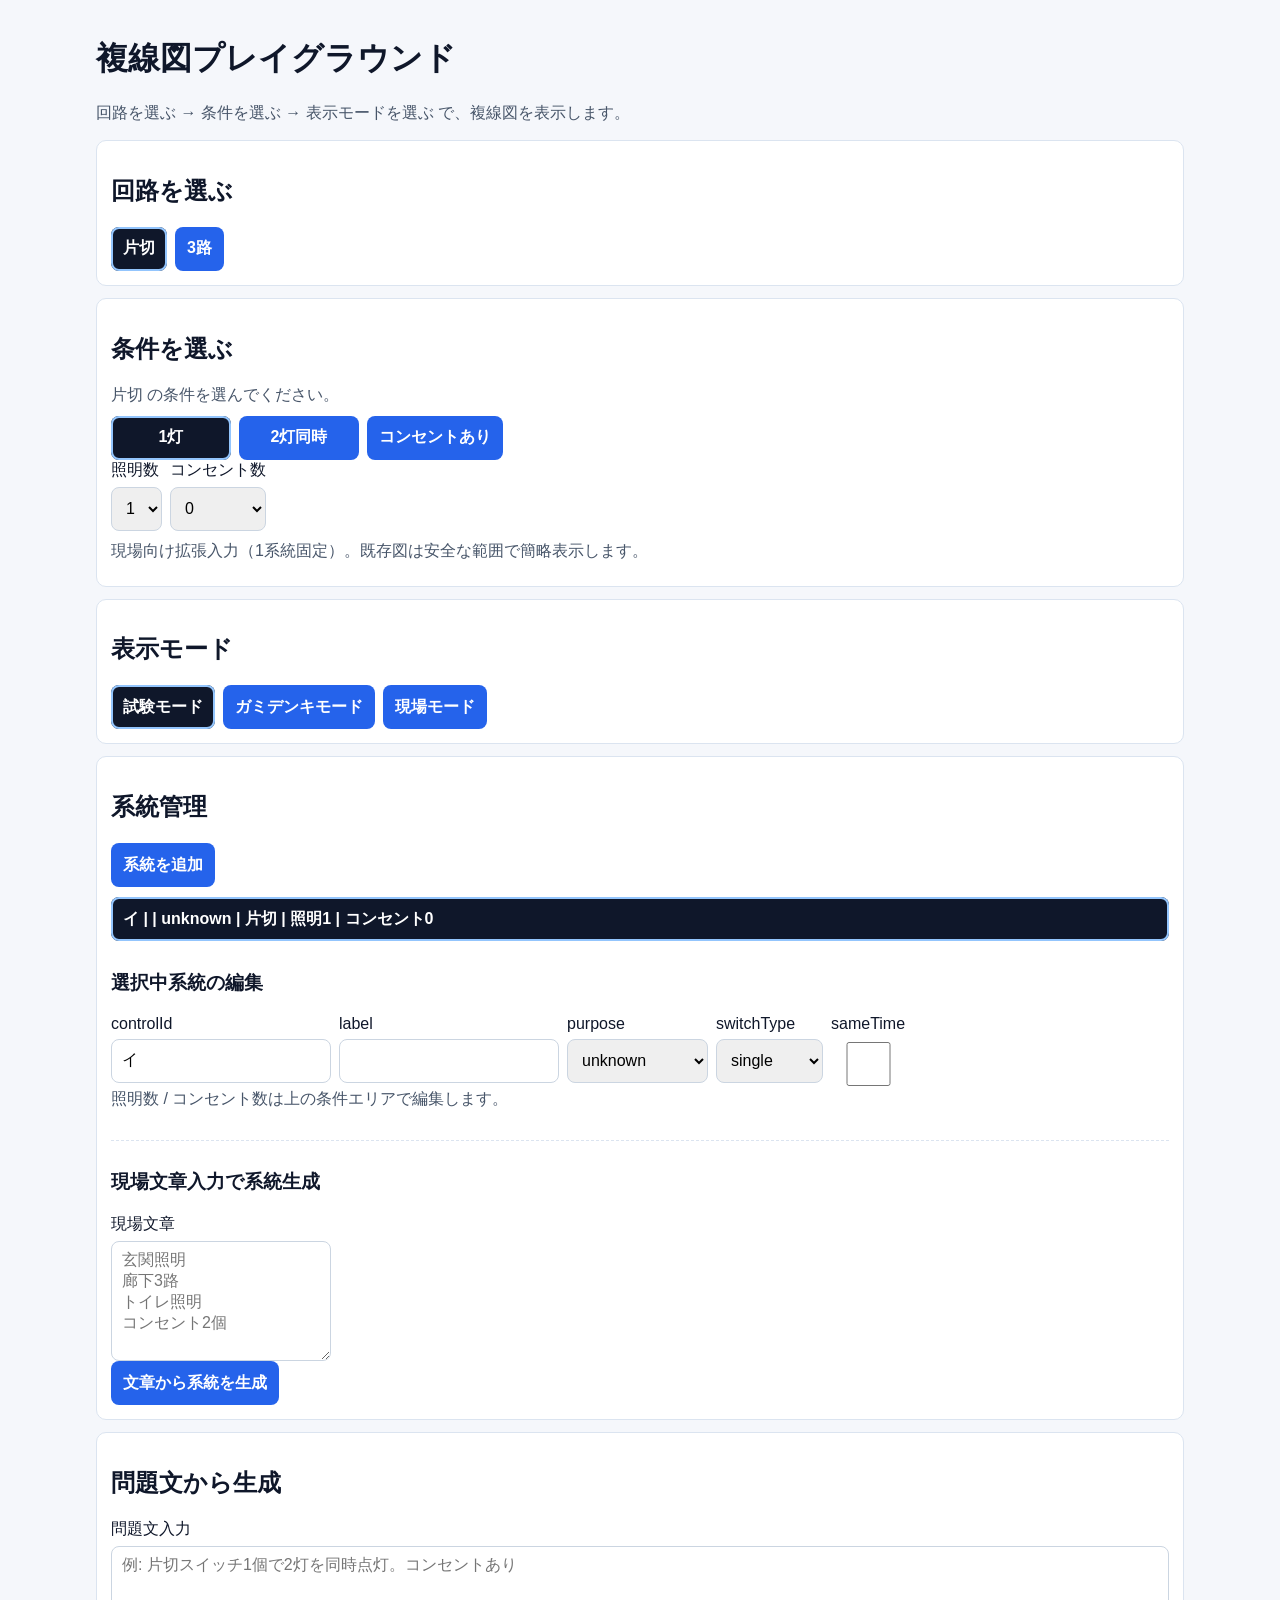
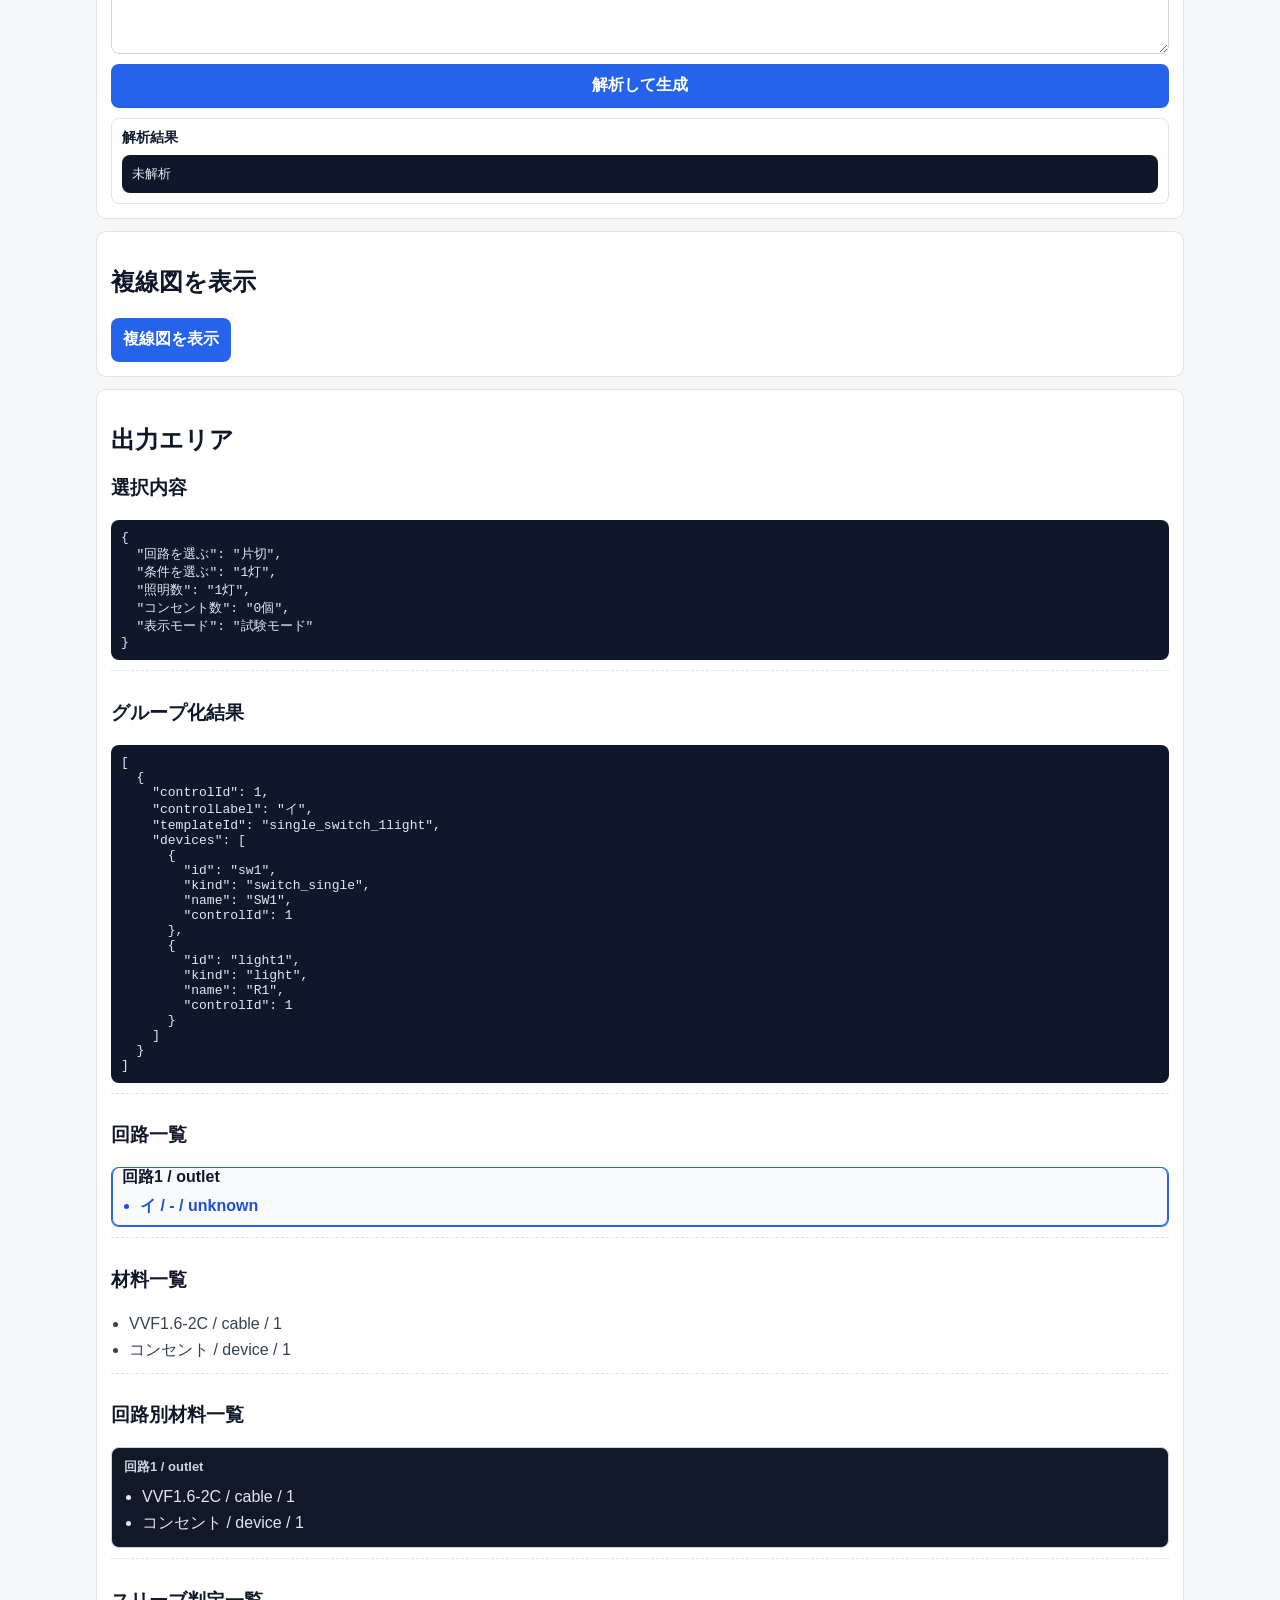
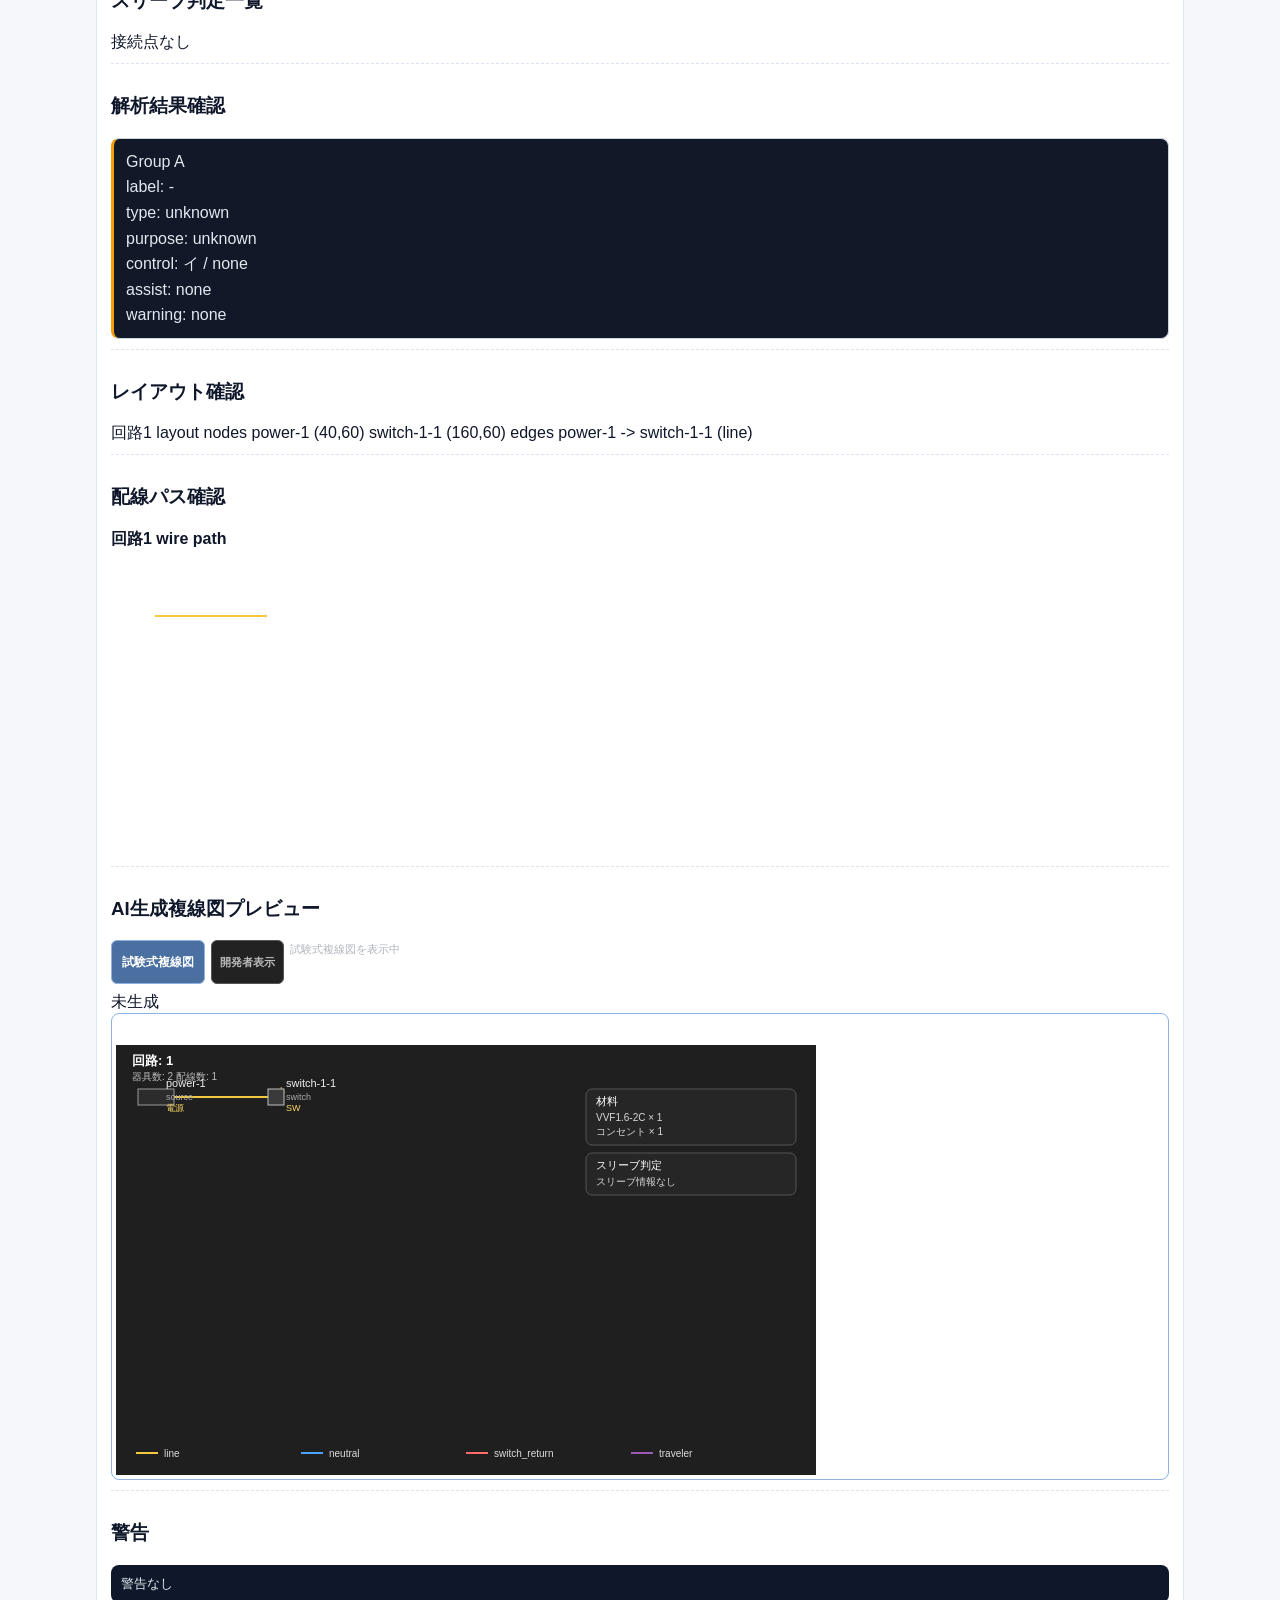
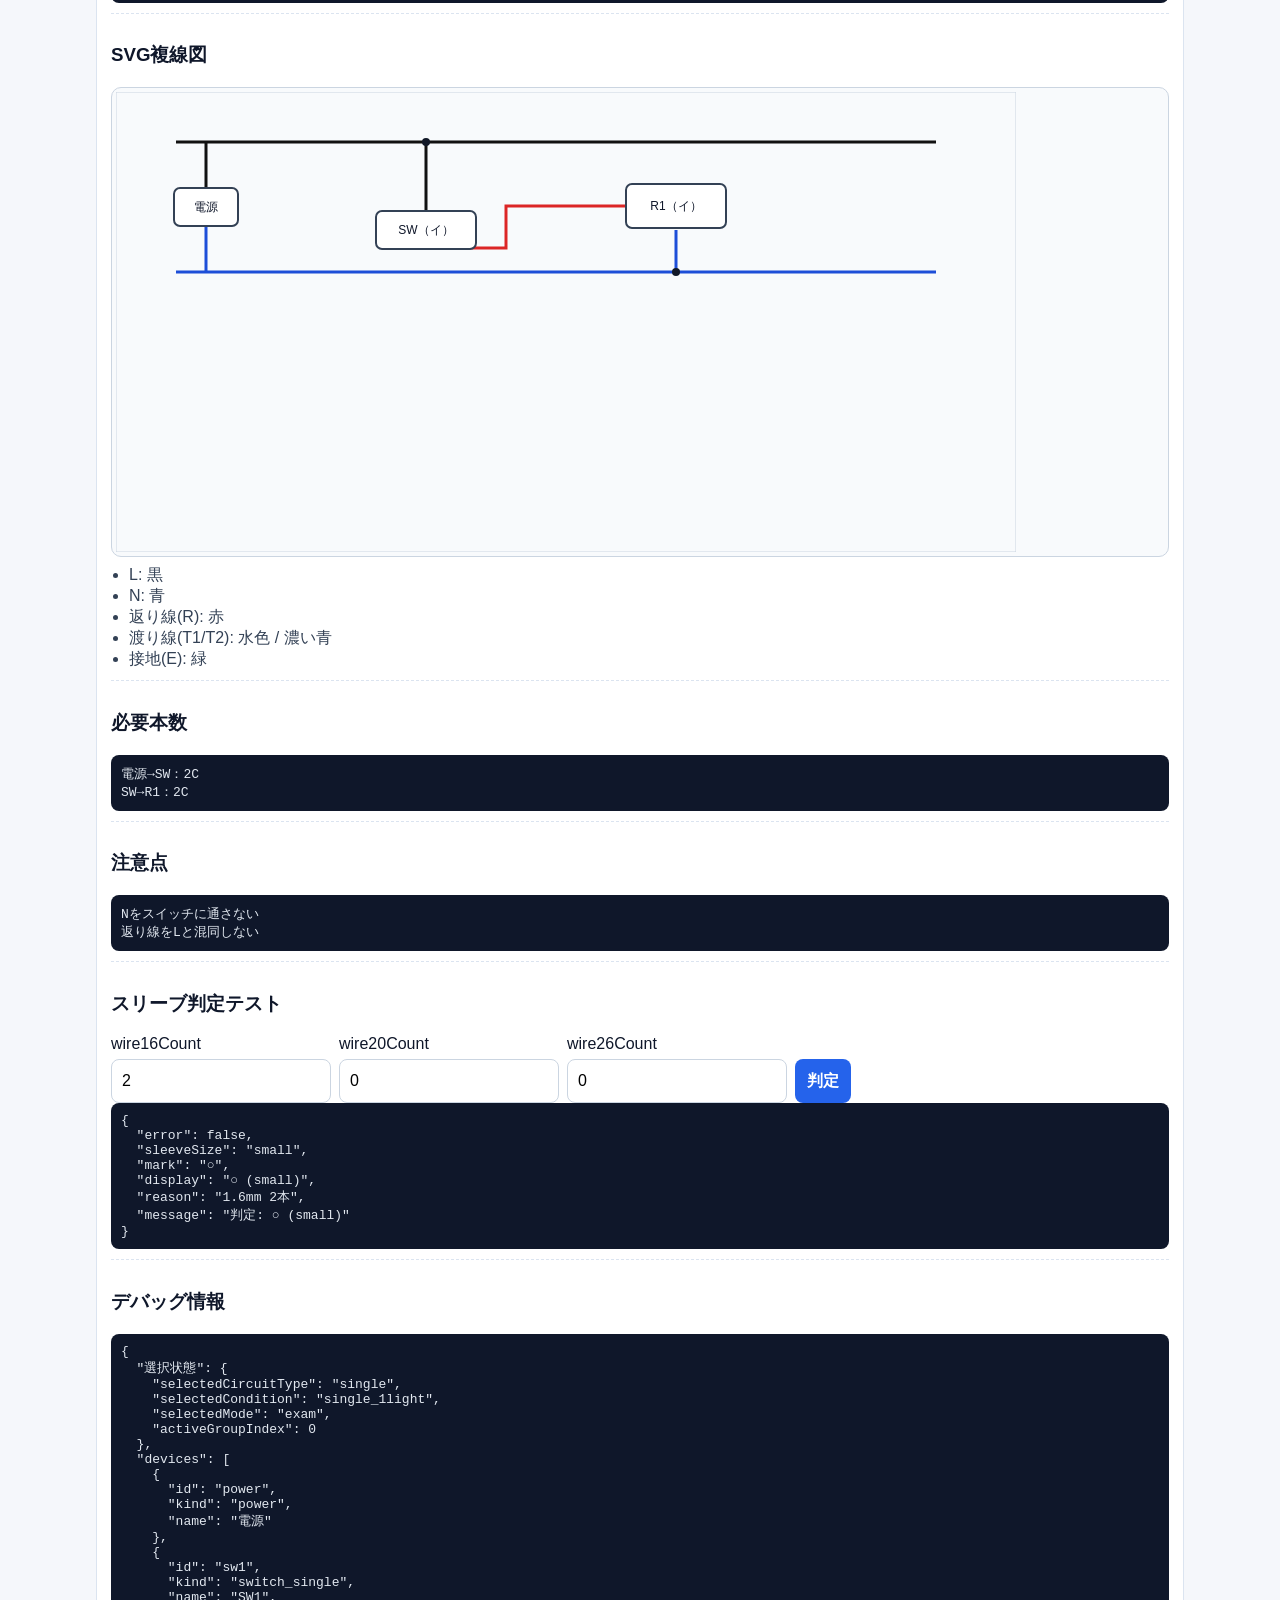
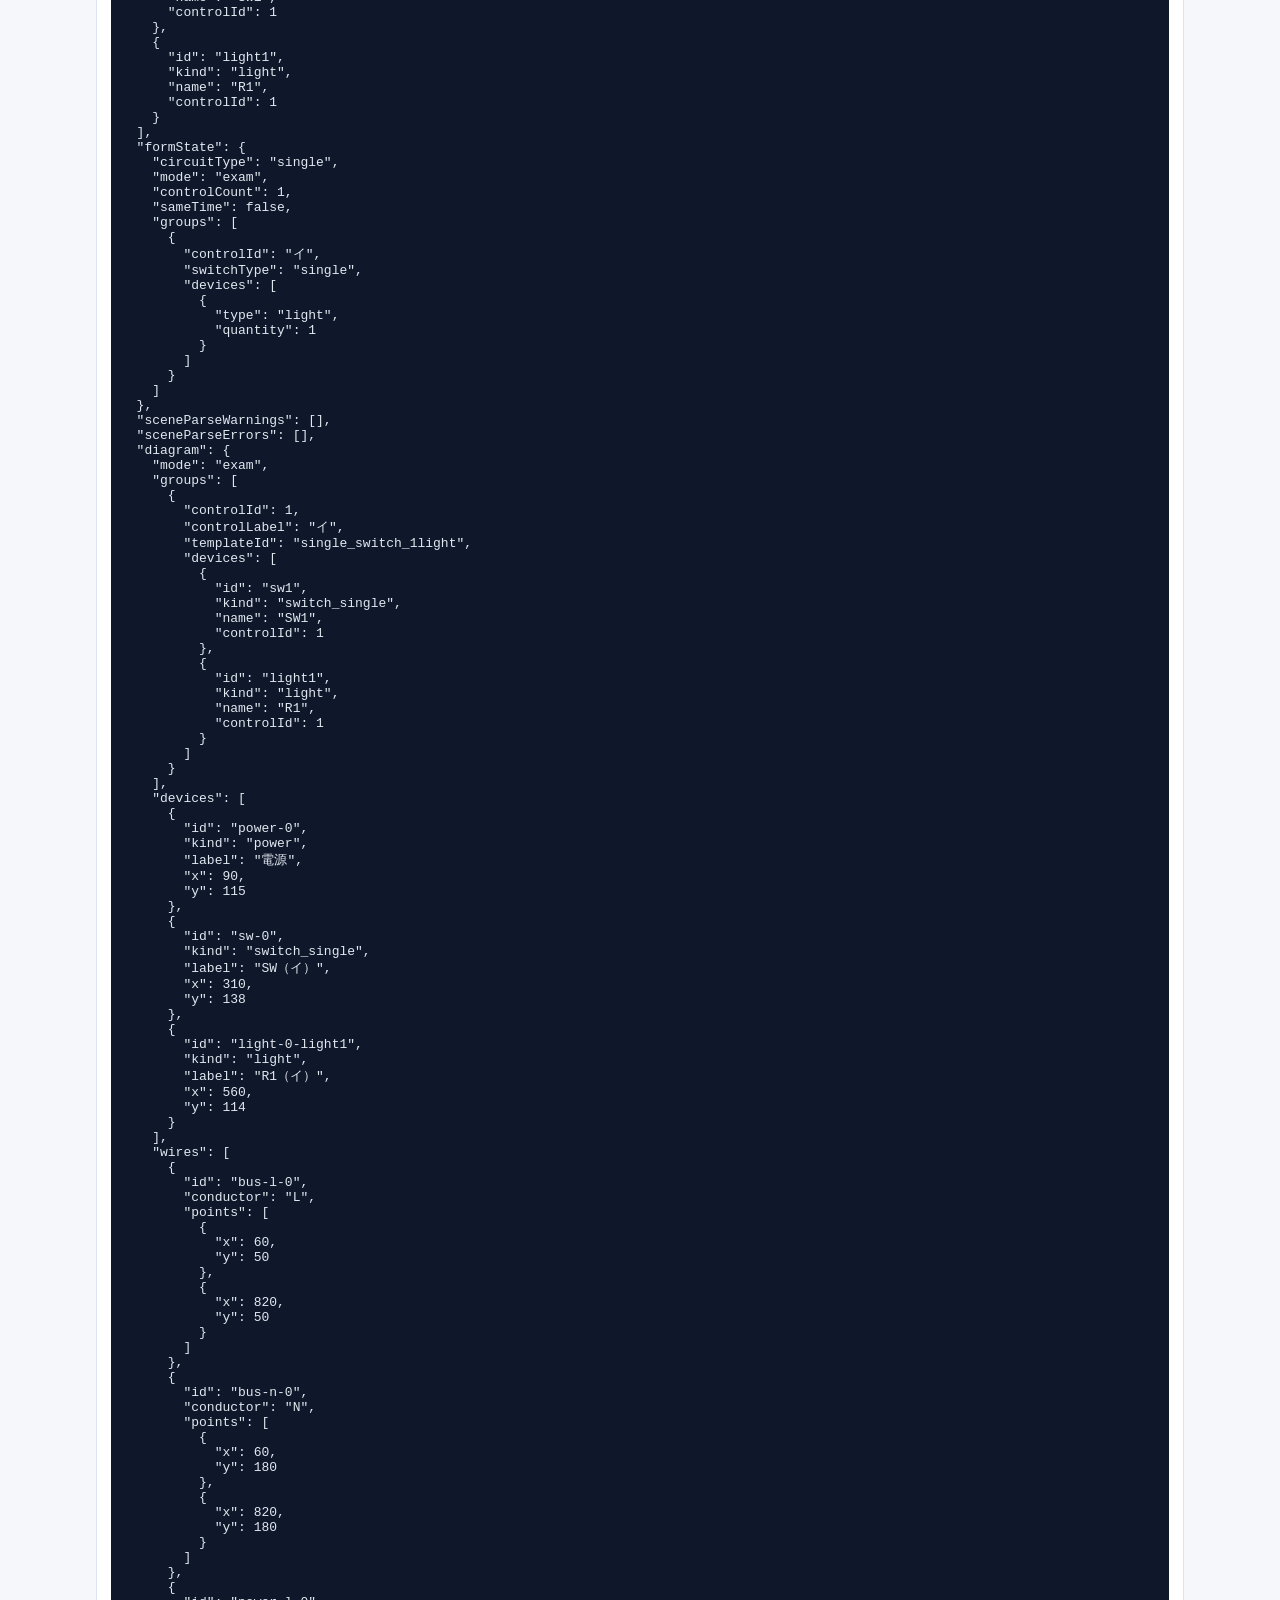
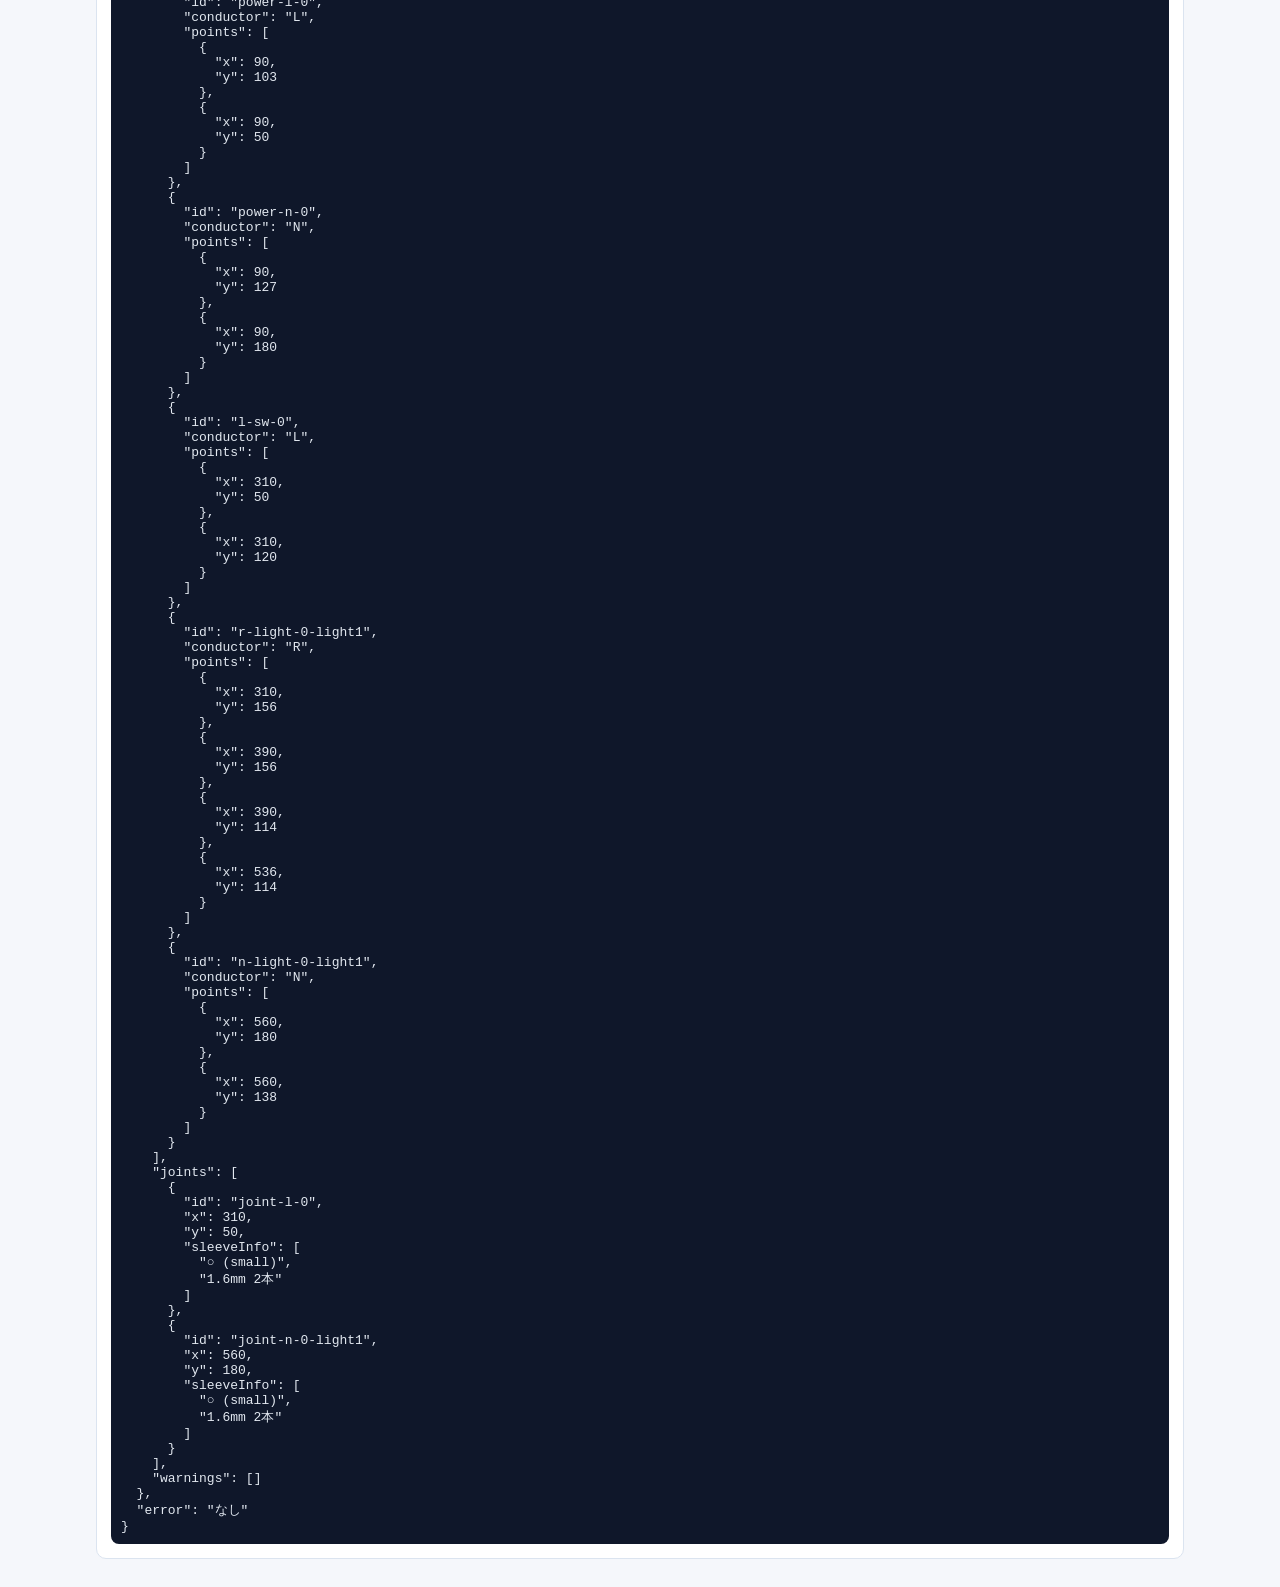
==== wiring-diagram.html @ b59a08be "feat: improve mobile layout for wiring diagram tool Made-with: Cursor" ====
<!doctype html>
<html lang="ja">
  <head>
    <meta charset="UTF-8" />
    <meta name="viewport" content="width=device-width, initial-scale=1.0" />
    <title>複線図プレイグラウンド</title>
    <link rel="stylesheet" href="./wiring-diagram.css" />
    <link rel="stylesheet" href="ui-panel.css">
    <link rel="stylesheet" href="wiring-diagram-mobile.css">
    <style>
      .container {
        width: 100%;
        max-width: 1120px;
        margin: 0 auto;
        padding: 16px;
        box-sizing: border-box;
      }

      #diagram-canvas,
      #ai-diagram-preview-result,
      #wire-path-debug-result {
        max-width: 100%;
        overflow-x: auto;
        overflow-y: hidden;
        -webkit-overflow-scrolling: touch;
      }

      #diagram-canvas svg,
      #ai-diagram-preview-result svg,
      #wire-path-debug-result svg {
        max-width: 100%;
        height: auto;
        display: block;
      }

      @media (max-width: 768px) {
        .container {
          max-width: 100%;
          padding: 12px;
        }

        h1 {
          font-size: 1.25rem;
          line-height: 1.35;
        }

        h2 {
          font-size: 1.05rem;
          line-height: 1.35;
        }

        h3 {
          font-size: 0.98rem;
          line-height: 1.35;
        }

        p,
        .lead,
        .hint,
        label,
        input,
        select,
        textarea,
        button,
        pre,
        li,
        div {
          font-size: 0.95rem;
          line-height: 1.5;
        }

        textarea,
        input[type="text"],
        input[type="number"],
        select {
          width: 100%;
          min-height: 42px;
          box-sizing: border-box;
        }

        .button-row {
          display: grid;
          grid-template-columns: 1fr;
          gap: 8px;
        }

        .button-row button,
        #parse-field-scene,
        #parseProblemButton,
        #generate-btn,
        #sleeve-judge-btn {
          width: 100%;
          min-height: 44px;
          box-sizing: border-box;
        }

        .card {
          margin-bottom: 12px;
        }

        .card article {
          width: 100%;
          box-sizing: border-box;
        }

        #group-editor-panel .button-row {
          grid-template-columns: 1fr;
        }

        #group-editor-panel label,
        #field-scene-panel label,
        #parseResultPanel,
        #problemTextInput,
        #field-scene-input {
          width: 100%;
          box-sizing: border-box;
        }
      }
    </style>
  </head>
  <body>
    <main class="container">
      <h1>複線図プレイグラウンド</h1>
      <p class="lead">回路を選ぶ → 条件を選ぶ → 表示モードを選ぶ で、複線図を表示します。</p>

      <section class="card">
        <h2>回路を選ぶ</h2>
        <div class="controls">
          <div class="button-row" id="circuit-buttons">
            <button id="circuit-single-btn" type="button">片切</button>
            <button id="circuit-threeway-btn" type="button">3路</button>
          </div>
        </div>
      </section>

      <section class="card">
        <h2>条件を選ぶ</h2>
        <p class="hint" id="condition-hint">先に回路を選んでください。</p>
        <div class="button-row" id="condition-buttons"></div>
        <div class="controls" id="quantity-controls">
          <div class="button-row">
            <label for="light-count-select">
              照明数
              <select id="light-count-select">
                <option value="1">1</option>
                <option value="2">2</option>
                <option value="3">3</option>
                <option value="4">4</option>
                <option value="5">5</option>
                <option value="6">6</option>
              </select>
            </label>
            <label for="outlet-count-select">
              コンセント数
              <select id="outlet-count-select">
                <option value="0">0</option>
                <option value="1">1</option>
                <option value="2">2</option>
                <option value="3">3</option>
                <option value="4">4</option>
                <option value="5">5</option>
                <option value="6">6</option>
              </select>
            </label>
          </div>
          <p class="hint">現場向け拡張入力（1系統固定）。既存図は安全な範囲で簡略表示します。</p>
        </div>
      </section>

      <section class="card">
        <h2>表示モード</h2>
        <div class="button-row" id="mode-buttons">
          <button id="mode-exam-btn" type="button">試験モード</button>
          <button id="mode-gamidenki-btn" type="button">ガミデンキモード</button>
          <button id="mode-field-btn" type="button">現場モード</button>
        </div>
      </section>

      <section class="card">
        <h2>系統管理</h2>
        <div class="controls">
          <div class="button-row">
            <button id="add-group-btn" type="button">系統を追加</button>
          </div>
          <div id="group-list" class="group-list"></div>
          <article id="group-editor-panel">
            <h3>選択中系統の編集</h3>
            <div class="button-row">
              <label for="group-control-id-input">
                controlId
                <input id="group-control-id-input" type="text" value="イ" />
              </label>
              <label for="group-label-input">
                label
                <input id="group-label-input" type="text" value="" />
              </label>
              <label for="group-purpose-input">
                purpose
                <select id="group-purpose-input">
                  <option value="light">light</option>
                  <option value="outlet">outlet</option>
                  <option value="ac_outlet">ac_outlet</option>
                  <option value="fan">fan</option>
                  <option value="kitchen_outlet">kitchen_outlet</option>
                  <option value="washroom">washroom</option>
                  <option value="outdoor">outdoor</option>
                  <option value="unknown">unknown</option>
                </select>
              </label>
              <label for="group-switch-type-select">
                switchType
                <select id="group-switch-type-select">
                  <option value="single">single</option>
                  <option value="threeway">threeway</option>
                </select>
              </label>
              <label for="group-same-time-checkbox">
                sameTime
                <input id="group-same-time-checkbox" type="checkbox" />
              </label>
            </div>
            <p class="hint">照明数 / コンセント数は上の条件エリアで編集します。</p>
          </article>
          <article id="field-scene-panel">
            <h3>現場文章入力で系統生成</h3>
            <label for="field-scene-input">
              現場文章
              <textarea id="field-scene-input" rows="5" placeholder="玄関照明&#10;廊下3路&#10;トイレ照明&#10;コンセント2個"></textarea>
            </label>
            <button id="parse-field-scene" type="button">文章から系統を生成</button>
          </article>
        </div>
      </section>

      <section class="card">
        <h2>問題文から生成</h2>
        <div class="controls">
          <label for="problemTextInput">
            問題文入力
            <textarea id="problemTextInput" rows="5" placeholder="例: 片切スイッチ1個で2灯を同時点灯。コンセントあり"></textarea>
          </label>
          <button id="parseProblemButton" type="button">解析して生成</button>
          <article id="parseResultPanel" aria-live="polite">
            <h3>解析結果</h3>
            <pre>未解析</pre>
          </article>
        </div>
      </section>

      <section class="card">
        <h2>複線図を表示</h2>
        <button id="generate-btn" type="button">複線図を表示</button>
      </section>

      <section class="card">
        <h2>出力エリア</h2>
        <article>
          <h3>選択内容</h3>
          <pre id="selection-result"></pre>
        </article>
        <article>
          <h3>グループ化結果</h3>
          <pre id="group-result"></pre>
        </article>
        <article>
          <h3>回路一覧</h3>
          <div id="circuit-list-result"></div>
        </article>
        <article>
          <h3>材料一覧</h3>
          <div id="material-list-result"></div>
        </article>
        <article>
          <h3>回路別材料一覧</h3>
          <div id="circuit-material-list-result"></div>
        </article>
        <article>
          <h3>スリーブ判定一覧</h3>
          <div id="sleeve-judge-list-result">未生成</div>
        </article>
        <article>
          <h3>解析結果確認</h3>
          <div id="parse-debug-result">未生成</div>
        </article>
        <article>
          <h3>レイアウト確認</h3>
          <div id="layout-debug-result">未生成</div>
        </article>
        <article>
          <h3>配線パス確認</h3>
          <div id="wire-path-debug-result">未生成</div>
        </article>
        <article>
          <h3>AI生成複線図プレビュー</h3>
          <div id="ai-diagram-preview-result">未生成</div>
        </article>
        <article>
          <h3>警告</h3>
          <pre id="warning-result"></pre>
        </article>
        <article>
          <h3>SVG複線図</h3>
          <div id="diagram-canvas" class="diagram-wrap"></div>
          <ul class="legend">
            <li>L: 黒</li>
            <li>N: 青</li>
            <li>返り線(R): 赤</li>
            <li>渡り線(T1/T2): 水色 / 濃い青</li>
            <li>接地(E): 緑</li>
          </ul>
        </article>
        <article>
          <h3>必要本数</h3>
          <pre id="required-cables"></pre>
        </article>
        <article>
          <h3>注意点</h3>
          <pre id="notes-result"></pre>
        </article>
        <article>
          <h3>スリーブ判定テスト</h3>
          <div class="sleeve-form">
            <label>
              wire16Count
              <input id="wire16-count" type="number" min="0" value="2" />
            </label>
            <label>
              wire20Count
              <input id="wire20-count" type="number" min="0" value="0" />
            </label>
            <label>
              wire26Count
              <input id="wire26-count" type="number" min="0" value="0" />
            </label>
            <button id="sleeve-judge-btn" type="button">判定</button>
          </div>
          <pre id="sleeve-result"></pre>
        </article>
        <article>
          <h3>デバッグ情報</h3>
          <pre id="debug-result"></pre>
        </article>
      </section>
    </main>

    <script type="module" src="./wiring-diagram.js"></script>
    <script type="module" src="ui-panel.js"></script>

    <!-- スマホUIパネル -->
    <div id="ui-panel">

      <!-- ステップインジケーター -->
      <div id="ui-steps">
        <div class="ui-step active" data-step="1"><span class="ui-step-num">1</span><span class="ui-step-label">回路</span></div>
        <div class="ui-step-line"></div>
        <div class="ui-step" data-step="2"><span class="ui-step-num">2</span><span class="ui-step-label">条件</span></div>
        <div class="ui-step-line"></div>
        <div class="ui-step" data-step="3"><span class="ui-step-num">3</span><span class="ui-step-label">モード</span></div>
        <div class="ui-step-line"></div>
        <div class="ui-step" data-step="4"><span class="ui-step-num">4</span><span class="ui-step-label">生成</span></div>
      </div>

      <!-- STEP 1：回路選択 -->
      <div class="ui-screen" id="ui-screen-1">
        <p class="ui-screen-title">① 回路を選ぶ</p>
        <div class="ui-choices">
          <button class="ui-btn" onclick="uiSelect('circuit','片切')">
            <span class="ui-btn-icon">💡</span>
            <span class="ui-btn-main">片切スイッチ</span>
            <span class="ui-btn-sub">1箇所でON/OFF</span>
          </button>
          <button class="ui-btn" onclick="uiSelect('circuit','3路')">
            <span class="ui-btn-icon">🔀</span>
            <span class="ui-btn-main">3路スイッチ</span>
            <span class="ui-btn-sub">2箇所でON/OFF（階段・廊下）</span>
          </button>
        </div>
      </div>

      <!-- STEP 2：条件選択（JS で動的に生成） -->
      <div class="ui-screen" id="ui-screen-2" style="display:none">
        <p class="ui-screen-title">② 条件を選ぶ</p>
        <div class="ui-choices" id="ui-condition-list"></div>
      </div>

      <!-- STEP 3：表示モード -->
      <div class="ui-screen" id="ui-screen-3" style="display:none">
        <p class="ui-screen-title">③ 表示モードを選ぶ</p>
        <div class="ui-choices">
          <button class="ui-btn" onclick="uiSelect('mode','試験')">
            <span class="ui-btn-icon">📝</span>
            <span class="ui-btn-main">試験モード</span>
            <span class="ui-btn-sub">電工試験対策。凡例・色分けあり</span>
          </button>
          <button class="ui-btn" onclick="uiSelect('mode','ガミデンキ')">
            <span class="ui-btn-icon">📐</span>
            <span class="ui-btn-main">ガミデンキモード</span>
            <span class="ui-btn-sub">縦配線中心の試験形式</span>
          </button>
          <button class="ui-btn" onclick="uiSelect('mode','現場')">
            <span class="ui-btn-icon">🔧</span>
            <span class="ui-btn-main">現場モード</span>
            <span class="ui-btn-sub">シンプル表示。現場判断に特化</span>
          </button>
        </div>
      </div>

      <!-- STEP 4：確認＆生成 -->
      <div class="ui-screen" id="ui-screen-4" style="display:none">
        <p class="ui-screen-title">④ 確認して生成</p>
        <div id="ui-summary"></div>
        <button class="ui-generate-btn" onclick="uiGenerate()">
          ⚡ 複線図を生成する
        </button>
      </div>

      <!-- フッター（戻るボタン） -->
      <div id="ui-footer">
        <button id="ui-back-btn" onclick="uiBack()" style="display:none">← 戻る</button>
      </div>

    </div>
  </body>
</html>
---- wiring-diagram.css ----
* {
  box-sizing: border-box;
}

body {
  margin: 0;
  font-family: "Yu Gothic UI", "Meiryo", sans-serif;
  background: #f5f7fb;
  color: #0f172a;
}

.container {
  max-width: 1100px;
  margin: 0 auto;
  padding: 20px 16px 40px;
}

.lead {
  margin-top: 0;
  color: #475569;
}

.card {
  background: #fff;
  border: 1px solid #dbe4f0;
  border-radius: 10px;
  padding: 14px;
  margin-bottom: 12px;
}

.controls {
  display: grid;
  gap: 10px;
}

.button-row {
  display: flex;
  gap: 8px;
  flex-wrap: wrap;
}

.hint {
  margin: 0 0 10px;
  color: #475569;
}

label {
  display: flex;
  flex-direction: column;
  gap: 6px;
  max-width: 220px;
}

label[for="problemTextInput"] {
  max-width: 100%;
}

input,
select,
textarea,
button {
  font: inherit;
  min-height: 44px;
  border-radius: 8px;
}

input,
select,
textarea {
  border: 1px solid #cbd5e1;
  padding: 8px 10px;
}

textarea {
  width: 100%;
  resize: vertical;
}

button {
  border: 0;
  padding: 8px 12px;
  background: #2563eb;
  color: #fff;
  cursor: pointer;
  font-weight: 700;
}

button:hover {
  background: #1d4ed8;
}

.select-btn {
  min-width: 120px;
}

button.active {
  background: #0f172a;
  box-shadow: 0 0 0 2px #93c5fd inset;
}

button.active:hover {
  background: #1e293b;
}

article {
  border-top: 1px dashed #dbe4f0;
  padding-top: 10px;
  margin-top: 10px;
}

article:first-of-type {
  border-top: 0;
  padding-top: 0;
  margin-top: 0;
}

pre {
  margin: 0;
  padding: 10px;
  border-radius: 8px;
  background: #0f172a;
  color: #e2e8f0;
  white-space: pre-wrap;
  overflow-wrap: anywhere;
}

.diagram-wrap {
  border: 1px solid #cbd5e1;
  border-radius: 10px;
  background: #f8fafc;
  overflow: auto;
  min-height: 320px;
  padding: 4px;
}

.legend {
  margin: 8px 0 0;
  padding-left: 18px;
  color: #334155;
}

.sleeve-form {
  display: flex;
  gap: 8px;
  flex-wrap: wrap;
  align-items: flex-end;
}

#parseResultPanel {
  border: 1px solid #dbe4f0;
  border-radius: 8px;
  padding: 10px;
}

#parseResultPanel h3 {
  margin: 0 0 8px;
  font-size: 14px;
}

#quantity-controls .button-row {
  align-items: flex-end;
}

.group-list {
  display: grid;
  gap: 6px;
}

.group-item-btn {
  text-align: left;
}

#circuit-list-result {
  display: grid;
  gap: 8px;
}

.circuit-item {
  border: 1px solid #cbd5e1;
  border-radius: 8px;
  padding: 8px 10px;
  background: #f8fafc;
}

.circuit-item.active {
  border-color: #2563eb;
  box-shadow: 0 0 0 1px #2563eb inset;
}

.circuit-item-title {
  font-weight: 700;
  margin-bottom: 6px;
}

.circuit-group-list {
  margin: 0;
  padding-left: 18px;
}

.circuit-group-list li {
  color: #334155;
  line-height: 1.5;
}

.circuit-group-list li.active {
  color: #1d4ed8;
  font-weight: 700;
}

#material-list-result {
  display: grid;
  gap: 8px;
}

.material-list {
  margin: 0;
  padding-left: 18px;
}

.material-item {
  color: #334155;
  line-height: 1.6;
}

#circuit-material-list-result {
  display: grid;
  gap: 8px;
}

#circuit-material-list-result .circuit-material-item {
  border: 1px solid #cbd5e1;
  border-radius: 8px;
  padding: 10px 12px;
  background: #111827;
}

#circuit-material-list-result .circuit-item-title {
  margin: 0 0 8px;
  font-size: 13px;
  font-weight: 700;
  color: #cbd5e1;
}

#circuit-material-list-result .material-list {
  margin: 0;
  padding-left: 18px;
}

#circuit-material-list-result .material-item {
  color: #e2e8f0;
  line-height: 1.65;
}

#circuit-material-list-result .circuit-material-empty {
  color: #94a3b8;
  font-size: 13px;
}

#sleeve-judge-list-result {
  display: flex;
  flex-direction: column;
  gap: 8px;
}

#sleeve-judge-list-result .sleeve-judge-item {
  border: 1px solid #cbd5e1;
  border-radius: 8px;
  padding: 10px 12px;
  background: #111827;
  color: #e2e8f0;
  white-space: pre-line;
  line-height: 1.6;
  overflow-wrap: anywhere;
}

#parse-debug-result {
  display: flex;
  flex-direction: column;
  gap: 8px;
}

#parse-debug-result .parse-debug-item {
  border: 1px solid #cbd5e1;
  border-left: 3px solid #f59e0b;
  border-radius: 8px;
  padding: 10px 12px;
  background: #111827;
  color: #e2e8f0;
  white-space: pre-line;
  line-height: 1.6;
  overflow-wrap: anywhere;
}

#field-scene-input {
  min-height: 120px;
}

@media (max-width: 768px) {
  .button-row {
    display: grid;
    grid-template-columns: 1fr;
  }
  .select-btn {
    width: 100%;
  }
  label {
    max-width: 100%;
  }
  .sleeve-form {
    display: grid;
    grid-template-columns: 1fr;
  }
}

@media (max-width: 600px) {
  #circuit-material-list-result .circuit-material-item {
    padding: 8px 10px;
  }
  #sleeve-judge-list-result .sleeve-judge-item {
    padding: 8px 10px;
    font-size: 13px;
    line-height: 1.55;
  }
  #parse-debug-result .parse-debug-item {
    padding: 8px 10px;
    font-size: 13px;
    line-height: 1.55;
  }
}
---- ui-panel.css ----
/* ==============================================
   ui-panel.css
   スマホタップUI専用スタイル
   既存CSSとの衝突防止のため ui- プレフィックス統一
   PCでは非表示（600px超）
============================================== */

/* ── パネル本体 ── */
#ui-panel {
  display: none; /* PC非表示 */
  position: fixed;
  bottom: 0;
  left: 0;
  right: 0;
  background: #1a1a2e;
  border-top: 3px solid #f5c842;
  border-radius: 16px 16px 0 0;
  padding: 16px 16px 36px;
  z-index: 1000;
  max-height: 56vh;
  overflow-y: auto;
  box-shadow: 0 -8px 32px rgba(0, 0, 0, 0.6);
}

@media (max-width: 600px) {
  #ui-panel {
    display: block;
  }

  /* SVGキャンバスがパネルと重ならないように余白を確保 */
  body {
    padding-bottom: 320px;
  }
}

/* ── ステップインジケーター ── */
#ui-steps {
  display: flex;
  align-items: center;
  justify-content: center;
  gap: 0;
  margin-bottom: 14px;
}

.ui-step {
  display: flex;
  flex-direction: column;
  align-items: center;
  gap: 3px;
}

.ui-step-num {
  width: 22px;
  height: 22px;
  border-radius: 50%;
  background: #2e2e50;
  border: 2px solid #3a3a6a;
  color: #666;
  font-size: 11px;
  font-weight: 700;
  display: flex;
  align-items: center;
  justify-content: center;
  transition: all 0.2s;
}

.ui-step-label {
  font-size: 9px;
  color: #555;
  letter-spacing: 0.05em;
}

.ui-step.active .ui-step-num {
  background: #f5c842;
  border-color: #f5c842;
  color: #0f0f1a;
}

.ui-step.active .ui-step-label {
  color: #f5c842;
}

.ui-step.done .ui-step-num {
  background: #4cda7d;
  border-color: #4cda7d;
  color: #0f0f1a;
}

.ui-step.done .ui-step-label {
  color: #4cda7d;
}

.ui-step-line {
  width: 28px;
  height: 2px;
  background: #3a3a6a;
  margin-bottom: 14px;
}

/* ── 画面タイトル ── */
.ui-screen-title {
  font-size: 12px;
  font-weight: 700;
  color: #f5c842;
  letter-spacing: 0.08em;
  margin-bottom: 10px;
}

/* ── 選択ボタン ── */
.ui-choices {
  display: flex;
  flex-direction: column;
  gap: 8px;
}

.ui-btn {
  display: grid;
  grid-template-columns: 36px 1fr;
  grid-template-rows: auto auto;
  grid-template-areas:
    "icon main"
    "icon sub";
  align-items: center;
  gap: 0 10px;
  background: #252545;
  border: 1.5px solid #3a3a6a;
  border-radius: 10px;
  padding: 12px 14px;
  cursor: pointer;
  text-align: left;
  width: 100%;
  transition: border-color 0.15s, background 0.15s;
  -webkit-tap-highlight-color: transparent;
}

.ui-btn:active,
.ui-btn.selected {
  border-color: #f5c842;
  background: rgba(245, 200, 66, 0.07);
}

.ui-btn-icon {
  grid-area: icon;
  font-size: 24px;
  text-align: center;
  line-height: 1;
}

.ui-btn-main {
  grid-area: main;
  font-size: 14px;
  font-weight: 700;
  color: #e8eaf0;
  line-height: 1.3;
}

.ui-btn-sub {
  grid-area: sub;
  font-size: 11px;
  color: #888;
  line-height: 1.4;
  margin-top: 2px;
}

/* ── サマリー（STEP4） ── */
#ui-summary {
  background: #252545;
  border: 1px solid #3a3a6a;
  border-radius: 10px;
  padding: 12px 14px;
  margin-bottom: 12px;
  font-size: 12px;
  line-height: 1.8;
  color: #ccc;
}

#ui-summary strong {
  color: #f5c842;
}

/* ── 生成ボタン ── */
.ui-generate-btn {
  width: 100%;
  padding: 14px;
  background: #f5c842;
  color: #0f0f1a;
  border: none;
  border-radius: 10px;
  font-size: 15px;
  font-weight: 900;
  cursor: pointer;
  letter-spacing: 0.06em;
  transition: opacity 0.15s;
  -webkit-tap-highlight-color: transparent;
}

.ui-generate-btn:active {
  opacity: 0.8;
}

/* ── フッター戻るボタン ── */
#ui-footer {
  margin-top: 10px;
  text-align: left;
}

#ui-back-btn {
  background: none;
  border: none;
  color: #888;
  font-size: 12px;
  cursor: pointer;
  padding: 4px 0;
  -webkit-tap-highlight-color: transparent;
}

#ui-back-btn:active {
  color: #ccc;
}
---- wiring-diagram-mobile.css ----
/* ==============================================
   wiring-diagram.css への追記分
   fix: fit svg diagram to mobile viewport
   ※ 既存ルールは変更しない。末尾にそのまま追記すること。
============================================== */

@media (max-width: 600px) {
  /* SVG 出力エリアの余白を詰める */
  #diagram-canvas {
    padding: 4px;
    margin: 0;
    box-sizing: border-box;
    width: 100%;
    overflow: hidden; /* 横スクロール防止 */
  }

  /* SVG 要素そのものが幅超過していた場合の保険 */
  #diagram-canvas svg {
    max-width: 100% !important;
    height: auto !important;
    display: block;
    margin: 0 auto;
  }

  /* グループ化結果エリア：通常表示では非表示 */
  /* （デバッグ折りたたみ内へ移動済みのため余白だけ残さない） */
  #group-result {
    margin: 0;
    padding: 0;
  }

  /* 選択内容 / 警告 / 必要本数 / 注意点 のみ余白を標準化 */
  #selection-result,
  #warning-result,
  #sleeve-count,
  #notes-result {
    padding: 8px 10px;
    font-size: 13px;
    line-height: 1.7;
  }

  #problemTextInput {
    font-size: 14px;
    line-height: 1.6;
  }

  #parseProblemButton {
    width: 100%;
  }

  .group-item-btn,
  #add-group-btn {
    width: 100%;
  }
}
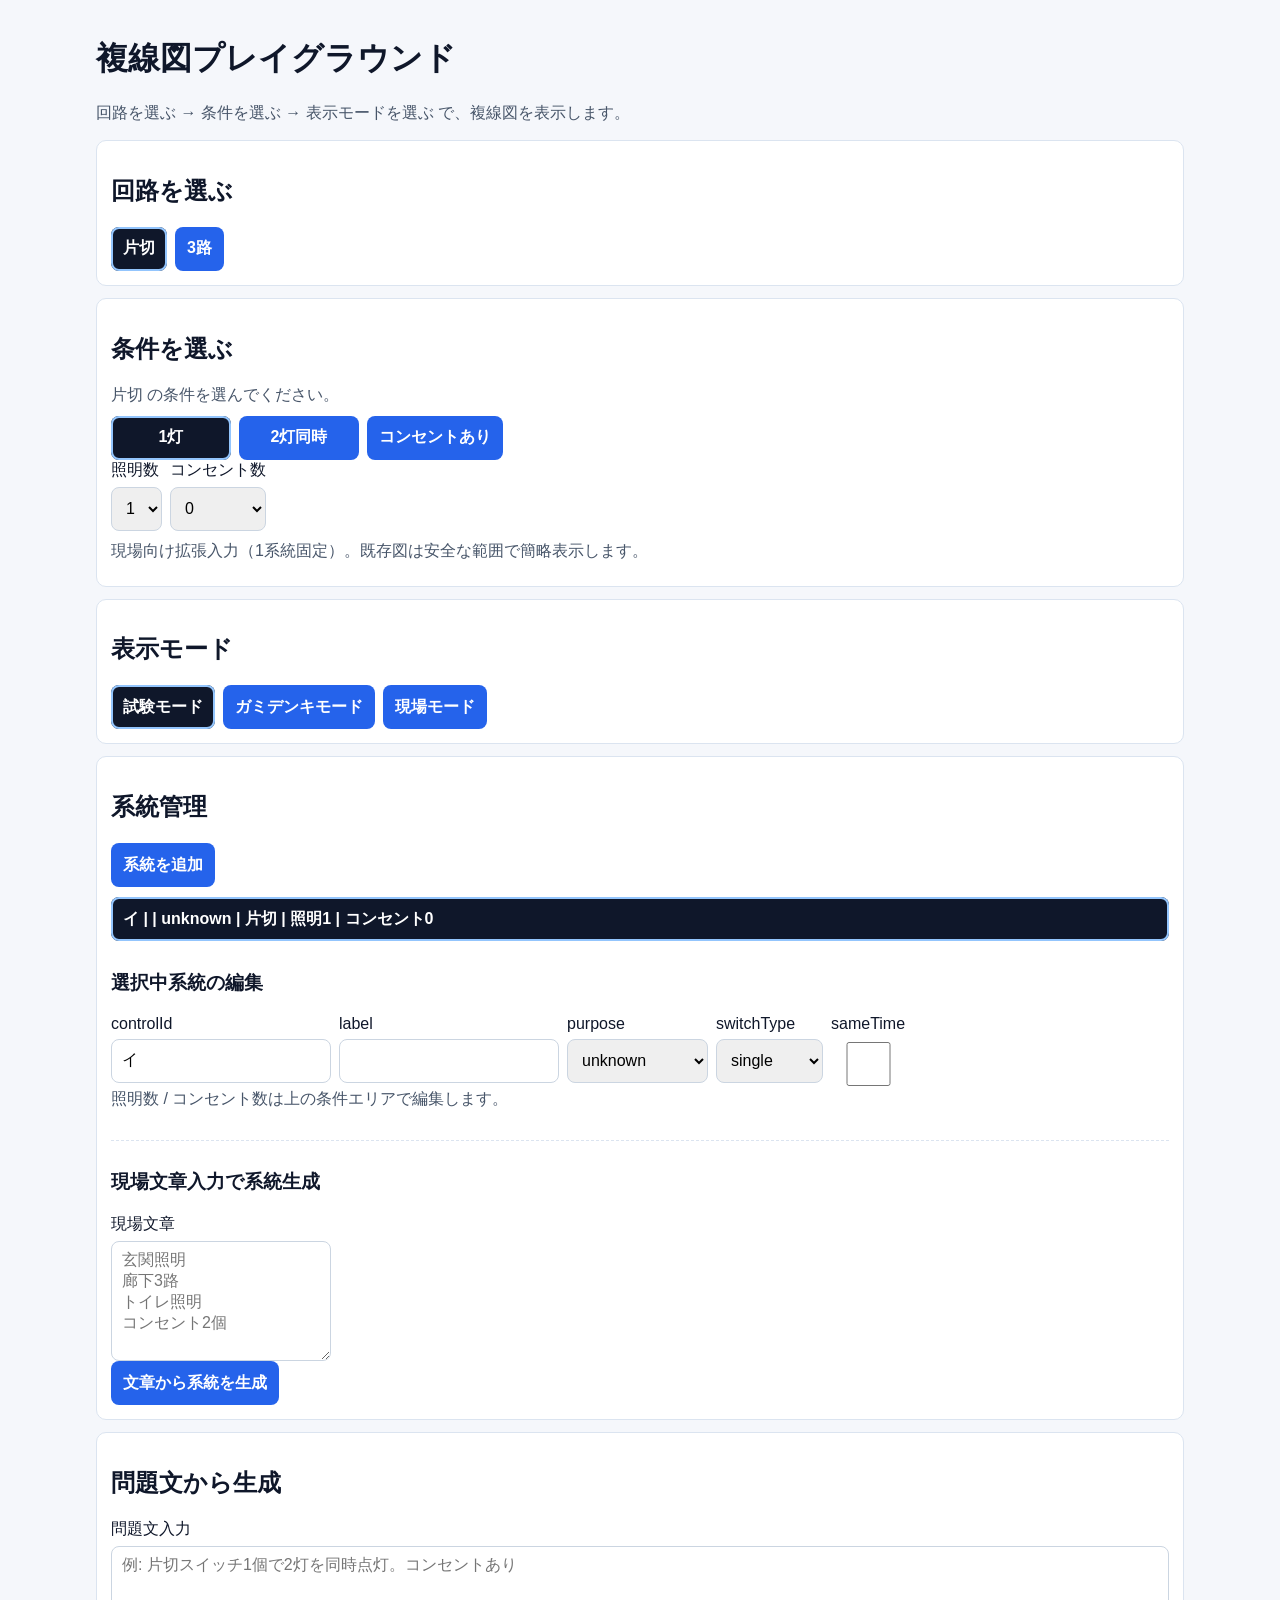
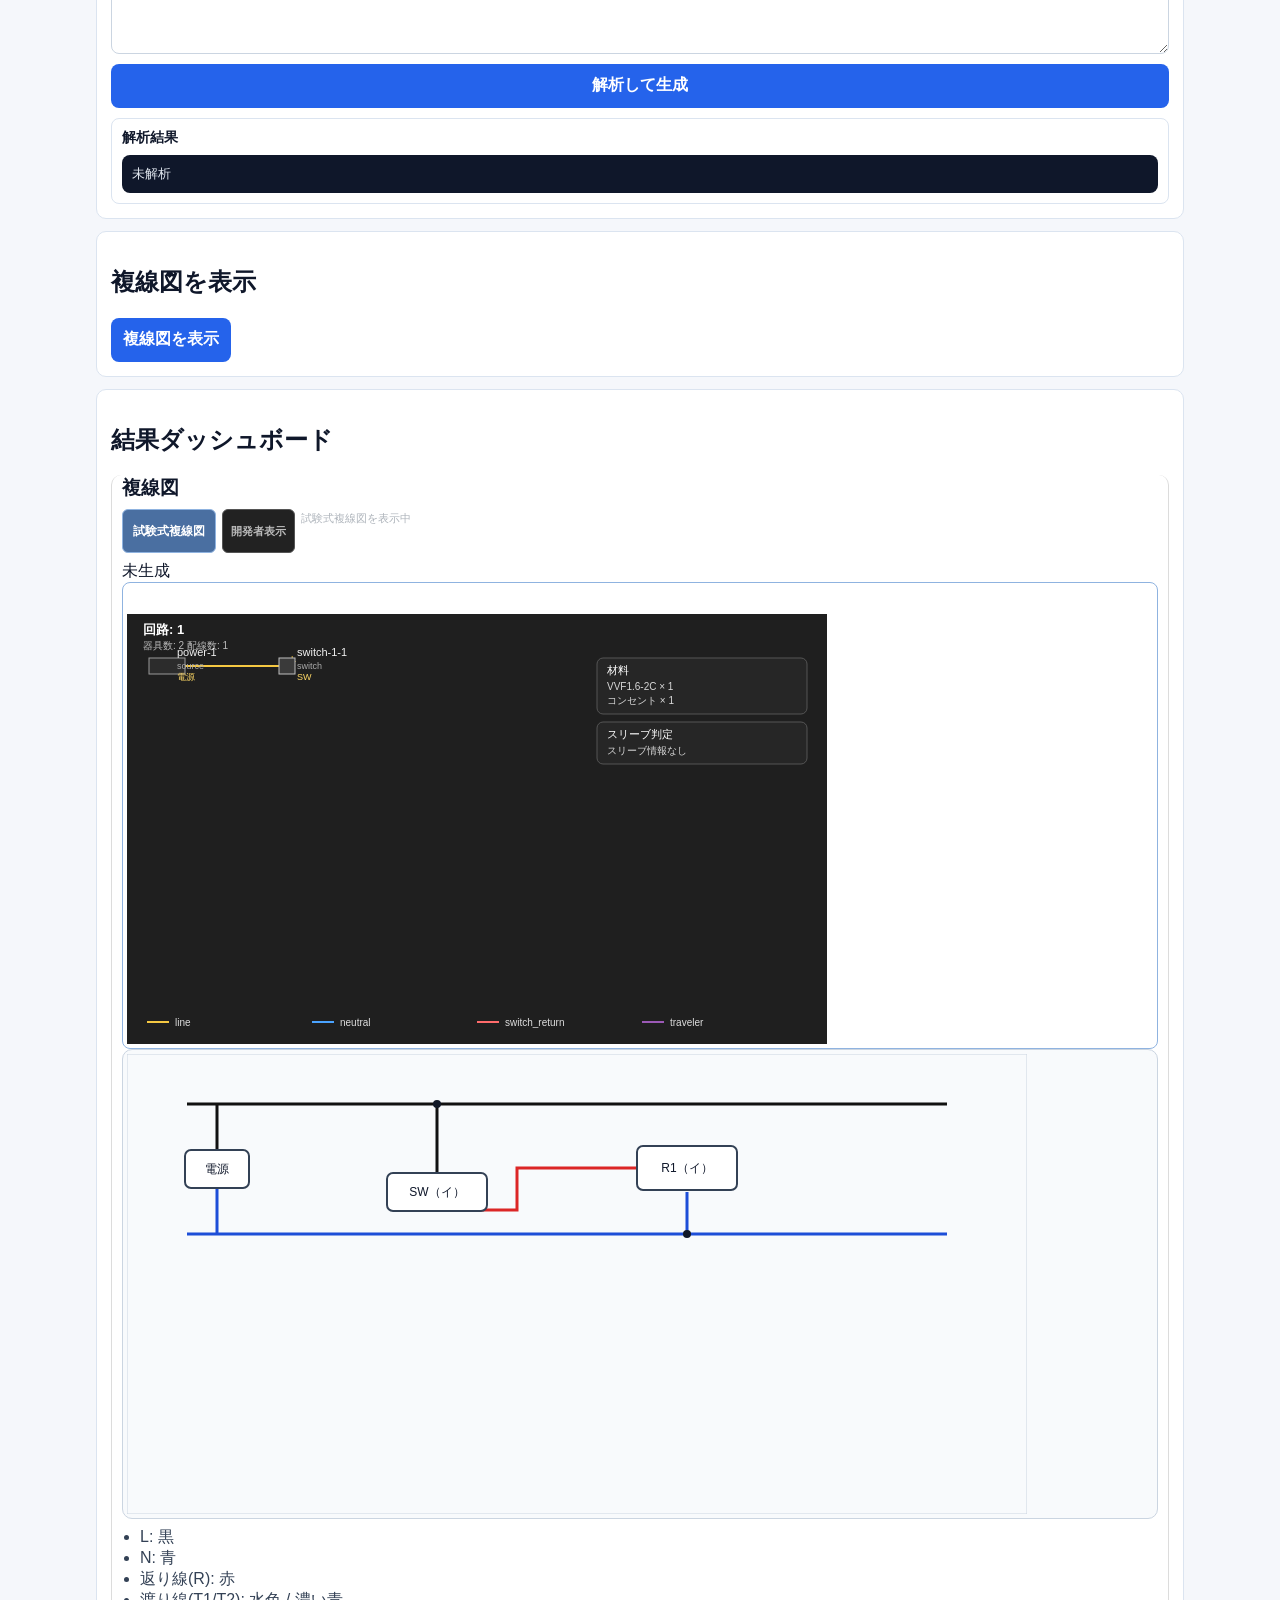
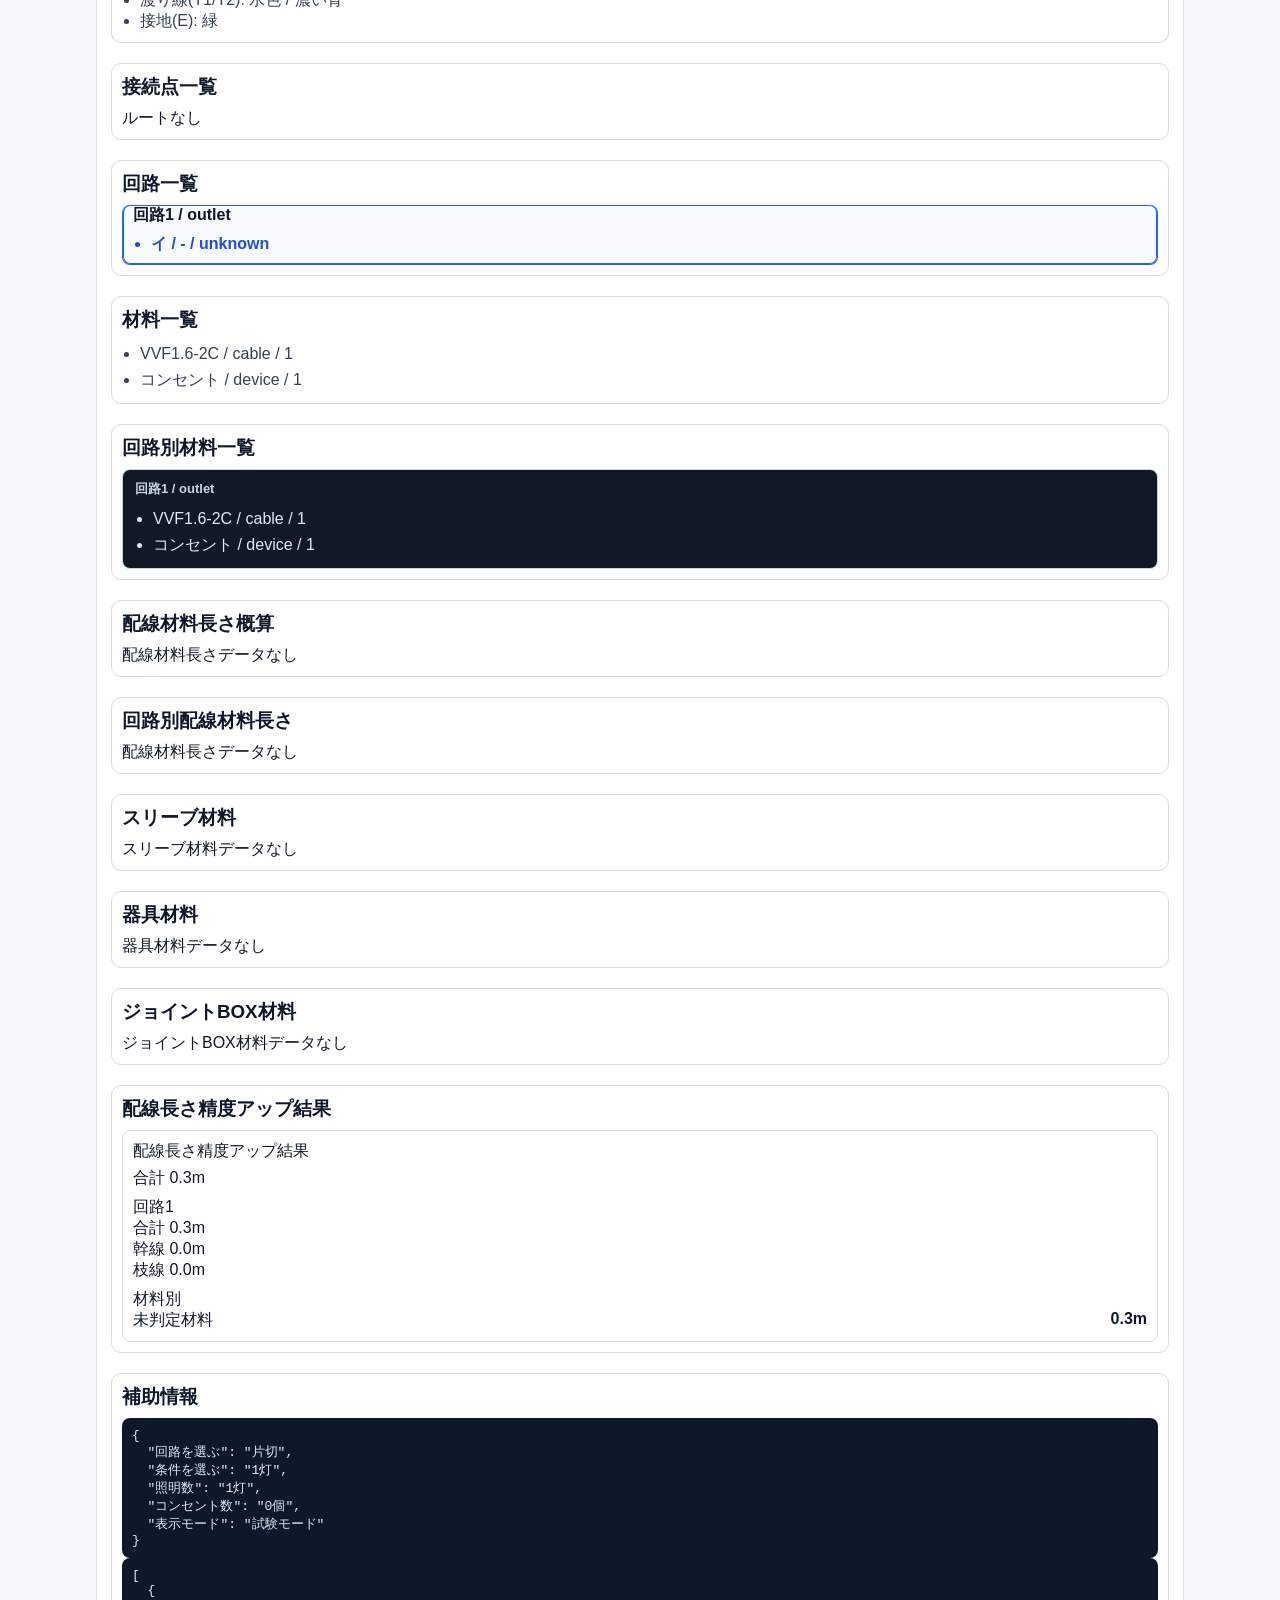
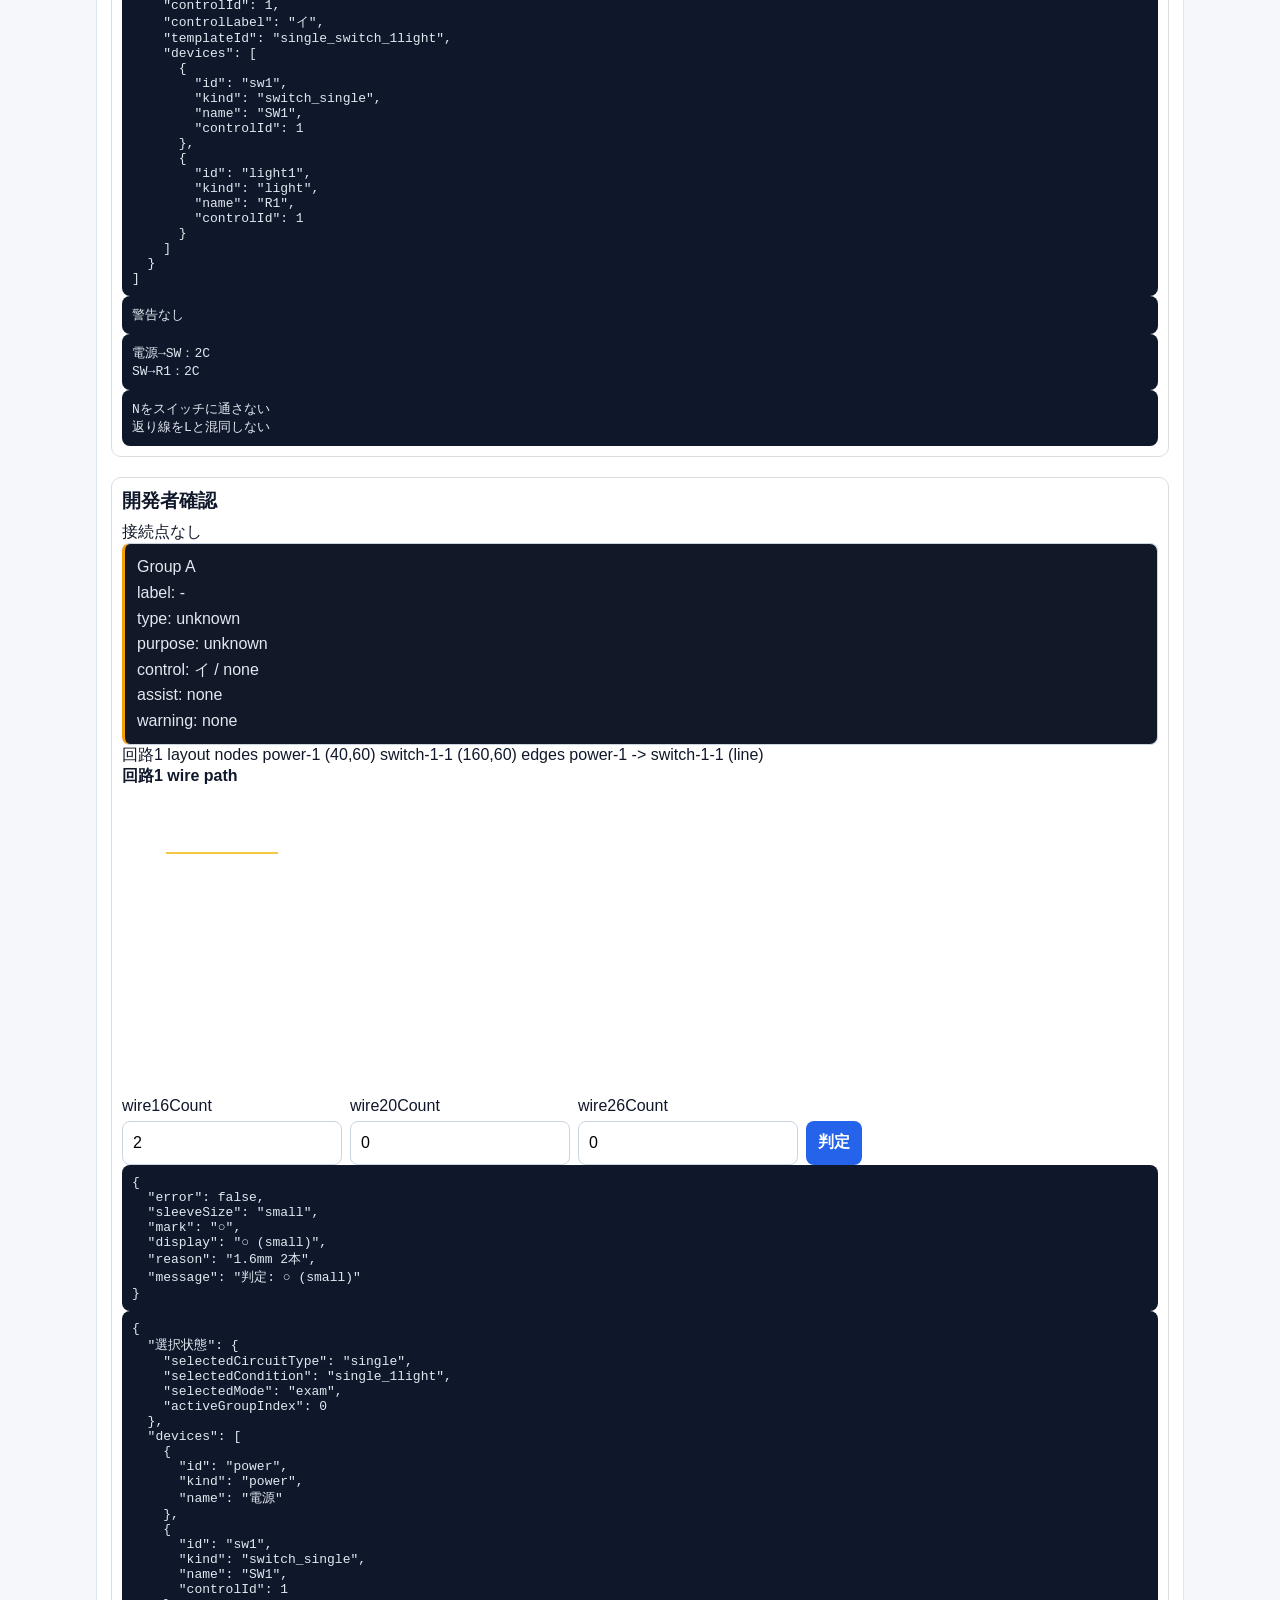
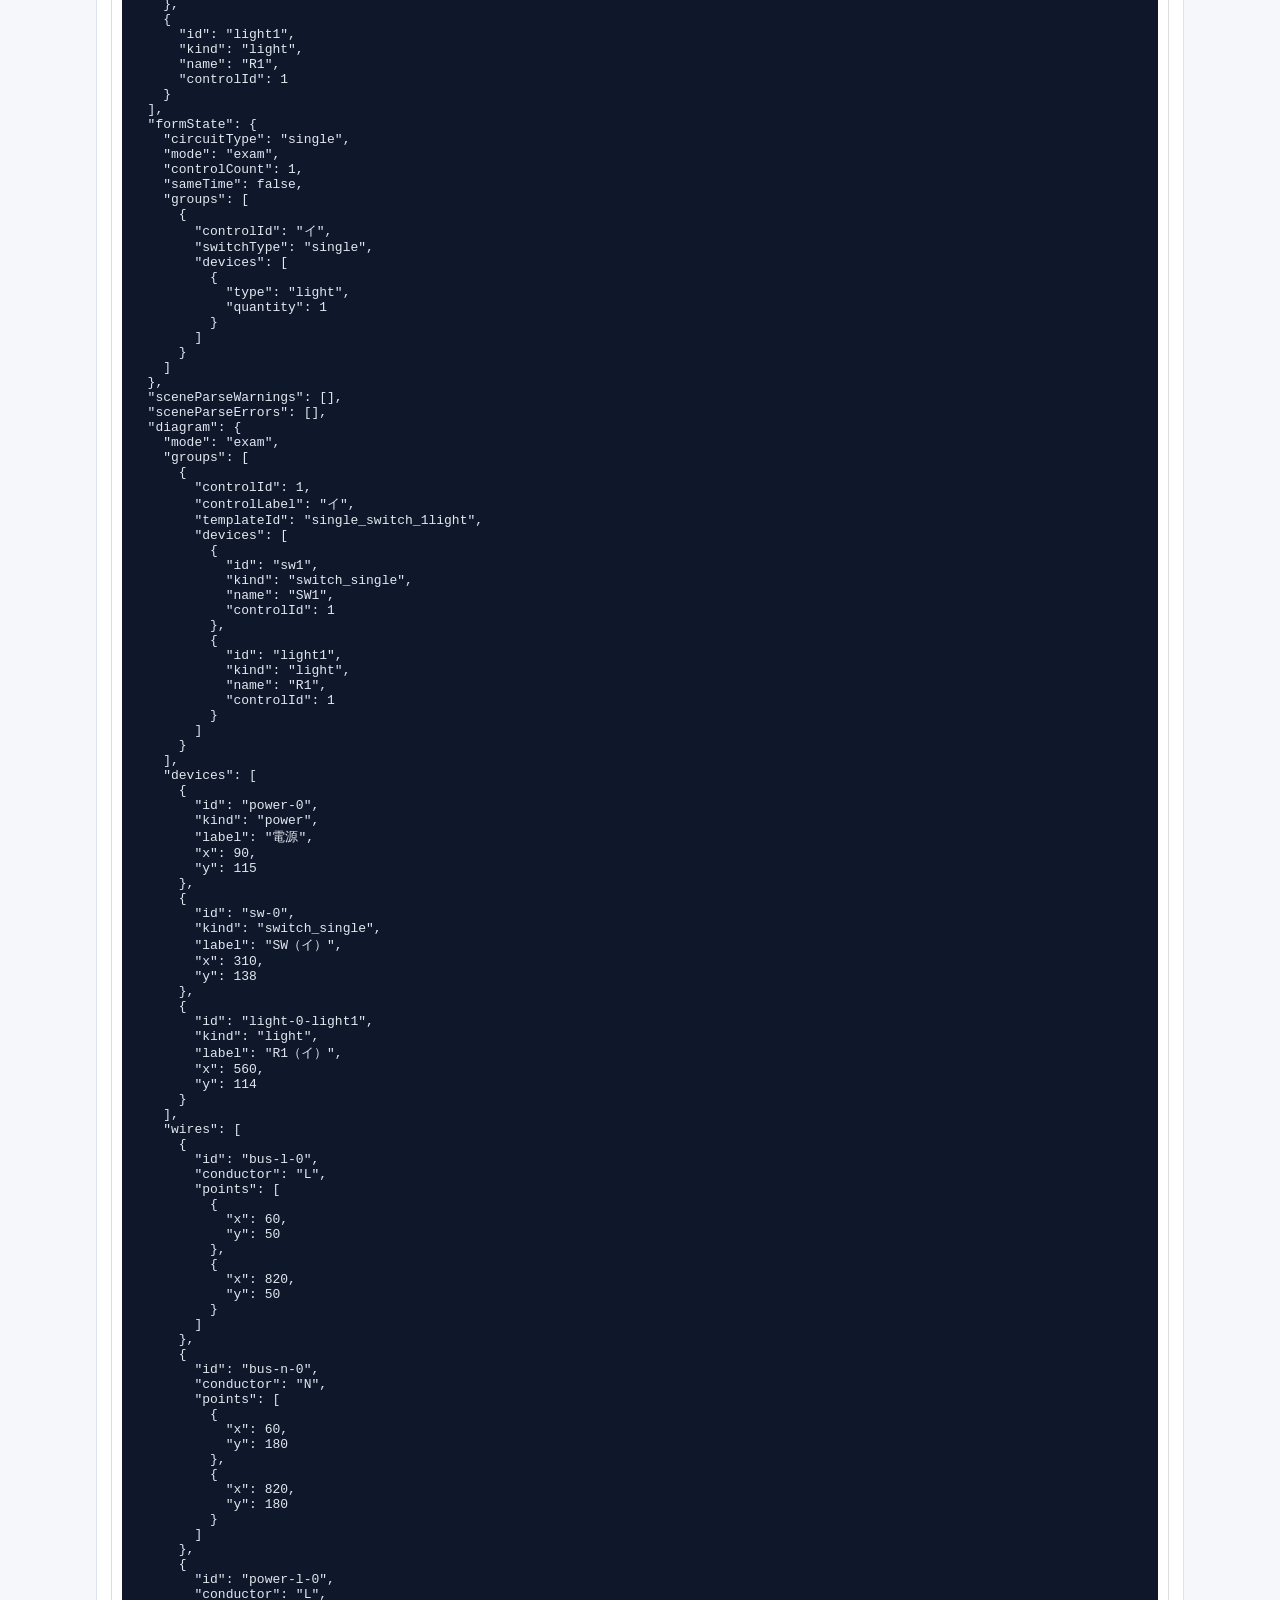
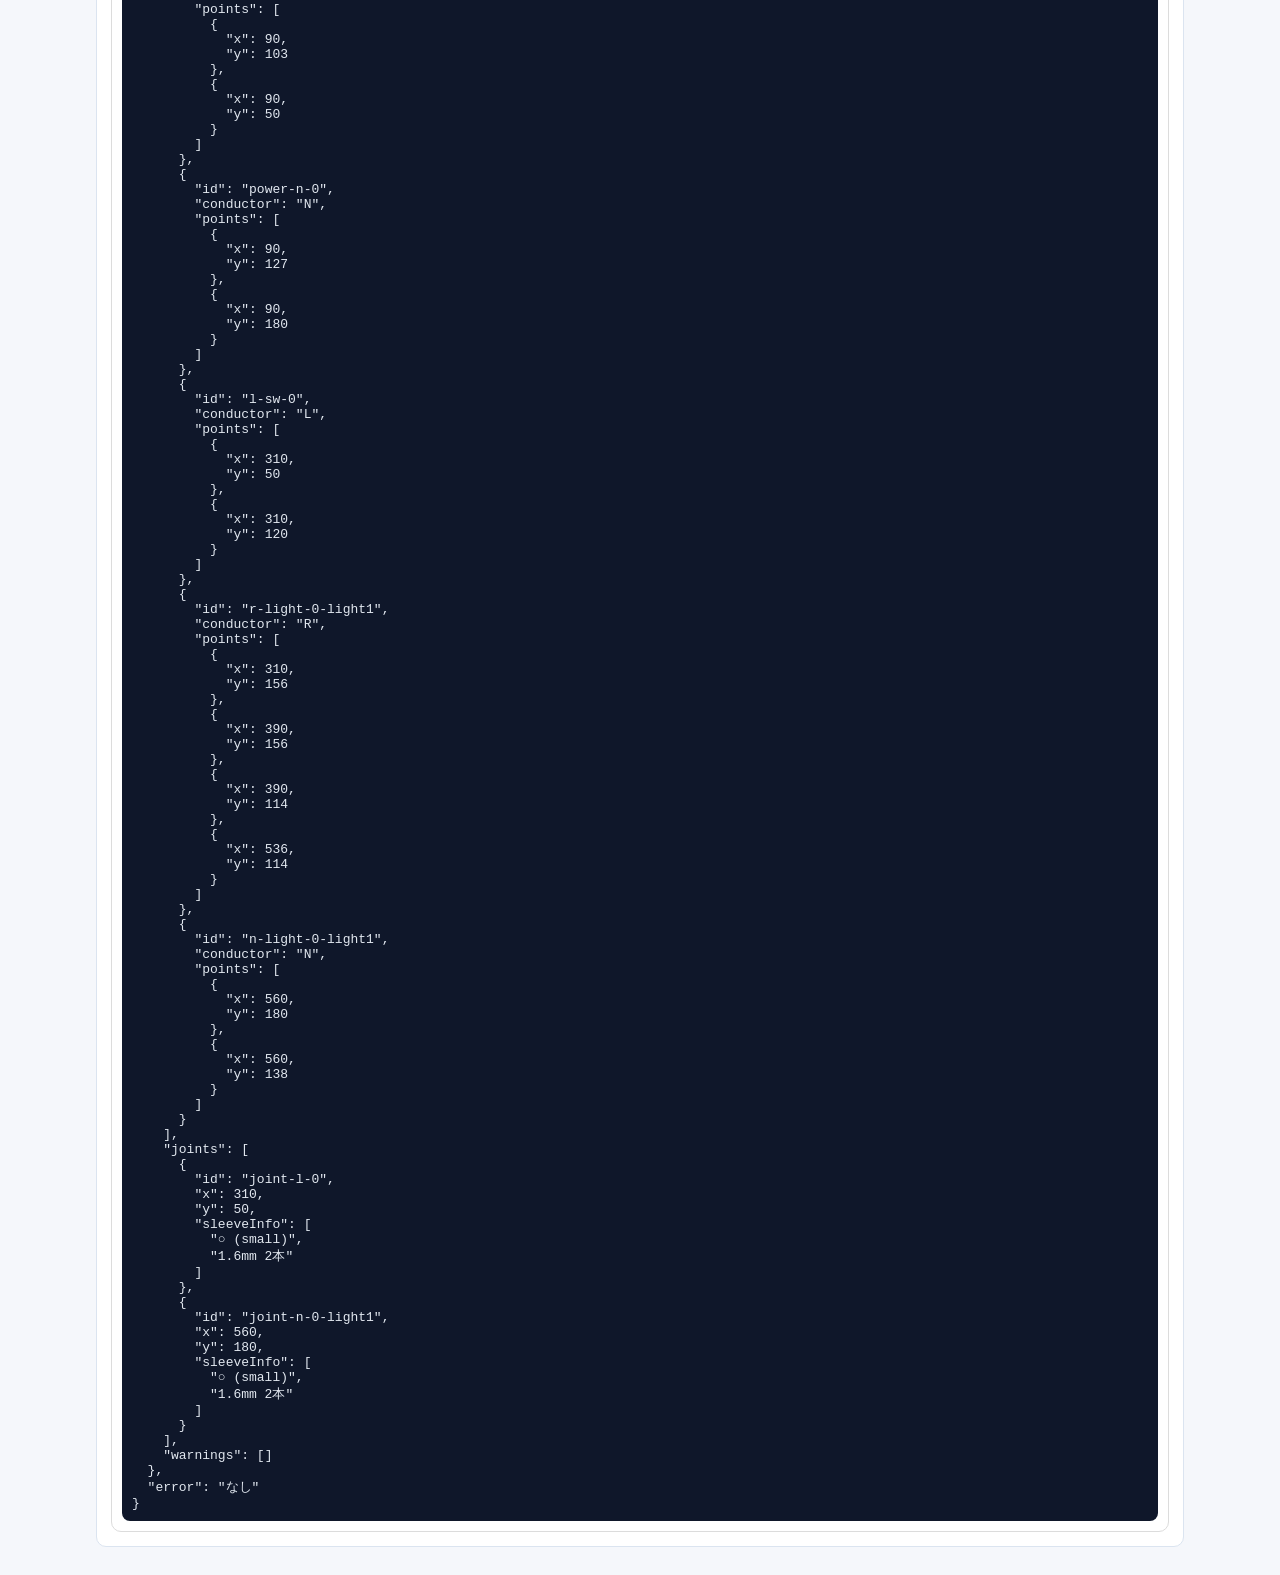
==== commit c1b93d8c: "feat: add result dashboard for phase 2 to 6 Made-with: Cursor" ====
--- a/wiring-diagram.html
+++ b/wiring-diagram.html
@@ -17,8 +17,7 @@
       }
 
       #diagram-canvas,
-      #ai-diagram-preview-result,
-      #wire-path-debug-result {
+      #ai-diagram-preview-result {
         max-width: 100%;
         overflow-x: auto;
         overflow-y: hidden;
@@ -26,11 +25,36 @@
       }
 
       #diagram-canvas svg,
-      #ai-diagram-preview-result svg,
-      #wire-path-debug-result svg {
+      #ai-diagram-preview-result svg {
         max-width: 100%;
         height: auto;
         display: block;
+      }
+
+      .result-dashboard {
+        margin-top: 12px;
+      }
+
+      .result-grid {
+        display: grid;
+        grid-template-columns: 1fr;
+        gap: 10px;
+      }
+
+      .result-card {
+        background: #ffffff;
+        border: 1px solid #dcdcdc;
+        border-radius: 10px;
+        padding: 10px;
+      }
+
+      .result-card h3 {
+        margin: 0 0 8px 0;
+      }
+
+      .result-output {
+        overflow-wrap: anywhere;
+        word-break: break-word;
       }
 
       @media (max-width: 768px) {
@@ -101,6 +125,10 @@
         .card article {
           width: 100%;
           box-sizing: border-box;
+        }
+
+        .result-card {
+          padding: 10px;
         }
 
         #group-editor-panel .button-row {
@@ -253,93 +281,107 @@
       </section>
 
       <section class="card">
-        <h2>出力エリア</h2>
-        <article>
-          <h3>選択内容</h3>
-          <pre id="selection-result"></pre>
-        </article>
-        <article>
-          <h3>グループ化結果</h3>
-          <pre id="group-result"></pre>
-        </article>
-        <article>
-          <h3>回路一覧</h3>
-          <div id="circuit-list-result"></div>
-        </article>
-        <article>
-          <h3>材料一覧</h3>
-          <div id="material-list-result"></div>
-        </article>
-        <article>
-          <h3>回路別材料一覧</h3>
-          <div id="circuit-material-list-result"></div>
-        </article>
-        <article>
-          <h3>スリーブ判定一覧</h3>
-          <div id="sleeve-judge-list-result">未生成</div>
-        </article>
-        <article>
-          <h3>解析結果確認</h3>
-          <div id="parse-debug-result">未生成</div>
-        </article>
-        <article>
-          <h3>レイアウト確認</h3>
-          <div id="layout-debug-result">未生成</div>
-        </article>
-        <article>
-          <h3>配線パス確認</h3>
-          <div id="wire-path-debug-result">未生成</div>
-        </article>
-        <article>
-          <h3>AI生成複線図プレビュー</h3>
-          <div id="ai-diagram-preview-result">未生成</div>
-        </article>
-        <article>
-          <h3>警告</h3>
-          <pre id="warning-result"></pre>
-        </article>
-        <article>
-          <h3>SVG複線図</h3>
-          <div id="diagram-canvas" class="diagram-wrap"></div>
-          <ul class="legend">
-            <li>L: 黒</li>
-            <li>N: 青</li>
-            <li>返り線(R): 赤</li>
-            <li>渡り線(T1/T2): 水色 / 濃い青</li>
-            <li>接地(E): 緑</li>
-          </ul>
-        </article>
-        <article>
-          <h3>必要本数</h3>
-          <pre id="required-cables"></pre>
-        </article>
-        <article>
-          <h3>注意点</h3>
-          <pre id="notes-result"></pre>
-        </article>
-        <article>
-          <h3>スリーブ判定テスト</h3>
-          <div class="sleeve-form">
-            <label>
-              wire16Count
-              <input id="wire16-count" type="number" min="0" value="2" />
-            </label>
-            <label>
-              wire20Count
-              <input id="wire20-count" type="number" min="0" value="0" />
-            </label>
-            <label>
-              wire26Count
-              <input id="wire26-count" type="number" min="0" value="0" />
-            </label>
-            <button id="sleeve-judge-btn" type="button">判定</button>
+        <h2>結果ダッシュボード</h2>
+        <div class="result-dashboard">
+          <div class="result-grid">
+            <article class="result-card">
+              <h3>複線図</h3>
+              <div id="ai-diagram-preview-result" class="result-output">未生成</div>
+              <div id="diagram-canvas" class="diagram-wrap result-output"></div>
+              <ul class="legend">
+                <li>L: 黒</li>
+                <li>N: 青</li>
+                <li>返り線(R): 赤</li>
+                <li>渡り線(T1/T2): 水色 / 濃い青</li>
+                <li>接地(E): 緑</li>
+              </ul>
+            </article>
+
+            <article class="result-card">
+              <h3>接続点一覧</h3>
+              <div id="connection-point-route" class="result-output">未生成</div>
+            </article>
+
+            <article class="result-card">
+              <h3>回路一覧</h3>
+              <div id="circuit-list-result" class="result-output"></div>
+            </article>
+
+            <article class="result-card">
+              <h3>材料一覧</h3>
+              <div id="material-list-result" class="result-output"></div>
+            </article>
+
+            <article class="result-card">
+              <h3>回路別材料一覧</h3>
+              <div id="circuit-material-list-result" class="result-output"></div>
+            </article>
+
+            <article class="result-card">
+              <h3>配線材料長さ概算</h3>
+              <div id="cable-length-summary" class="result-output">未生成</div>
+            </article>
+
+            <article class="result-card">
+              <h3>回路別配線材料長さ</h3>
+              <div id="circuit-cable-length-summary" class="result-output">未生成</div>
+            </article>
+
+            <article class="result-card">
+              <h3>スリーブ材料</h3>
+              <div id="sleeve-material-summary" class="result-output">未生成</div>
+            </article>
+
+            <article class="result-card">
+              <h3>器具材料</h3>
+              <div id="device-material-summary" class="result-output">未生成</div>
+            </article>
+
+            <article class="result-card">
+              <h3>ジョイントBOX材料</h3>
+              <div id="junction-box-material-summary" class="result-output">未生成</div>
+            </article>
+
+            <article class="result-card">
+              <h3>配線長さ精度アップ結果</h3>
+              <div id="optimized-wire-length-summary" class="result-output">未生成</div>
+            </article>
+
+            <article class="result-card">
+              <h3>補助情報</h3>
+              <pre id="selection-result" class="result-output"></pre>
+              <pre id="group-result" class="result-output"></pre>
+              <pre id="warning-result" class="result-output"></pre>
+              <pre id="required-cables" class="result-output"></pre>
+              <pre id="notes-result" class="result-output"></pre>
+            </article>
+
+            <article class="result-card">
+              <h3>開発者確認</h3>
+              <div id="sleeve-judge-list-result" class="result-output">未生成</div>
+              <div id="parse-debug-result" class="result-output">未生成</div>
+              <div id="layout-debug-result" class="result-output">未生成</div>
+              <div id="wire-path-debug-result" class="result-output">未生成</div>
+              <div class="sleeve-form">
+                <label>
+                  wire16Count
+                  <input id="wire16-count" type="number" min="0" value="2" />
+                </label>
+                <label>
+                  wire20Count
+                  <input id="wire20-count" type="number" min="0" value="0" />
+                </label>
+                <label>
+                  wire26Count
+                  <input id="wire26-count" type="number" min="0" value="0" />
+                </label>
+                <button id="sleeve-judge-btn" type="button">判定</button>
+              </div>
+              <pre id="sleeve-result" class="result-output"></pre>
+              <pre id="debug-result" class="result-output"></pre>
+            </article>
           </div>
-          <pre id="sleeve-result"></pre>
-        </article>
-        <article>
-          <h3>デバッグ情報</h3>
-          <pre id="debug-result"></pre>
-        </article>
+        </div>
       </section>
     </main>
 
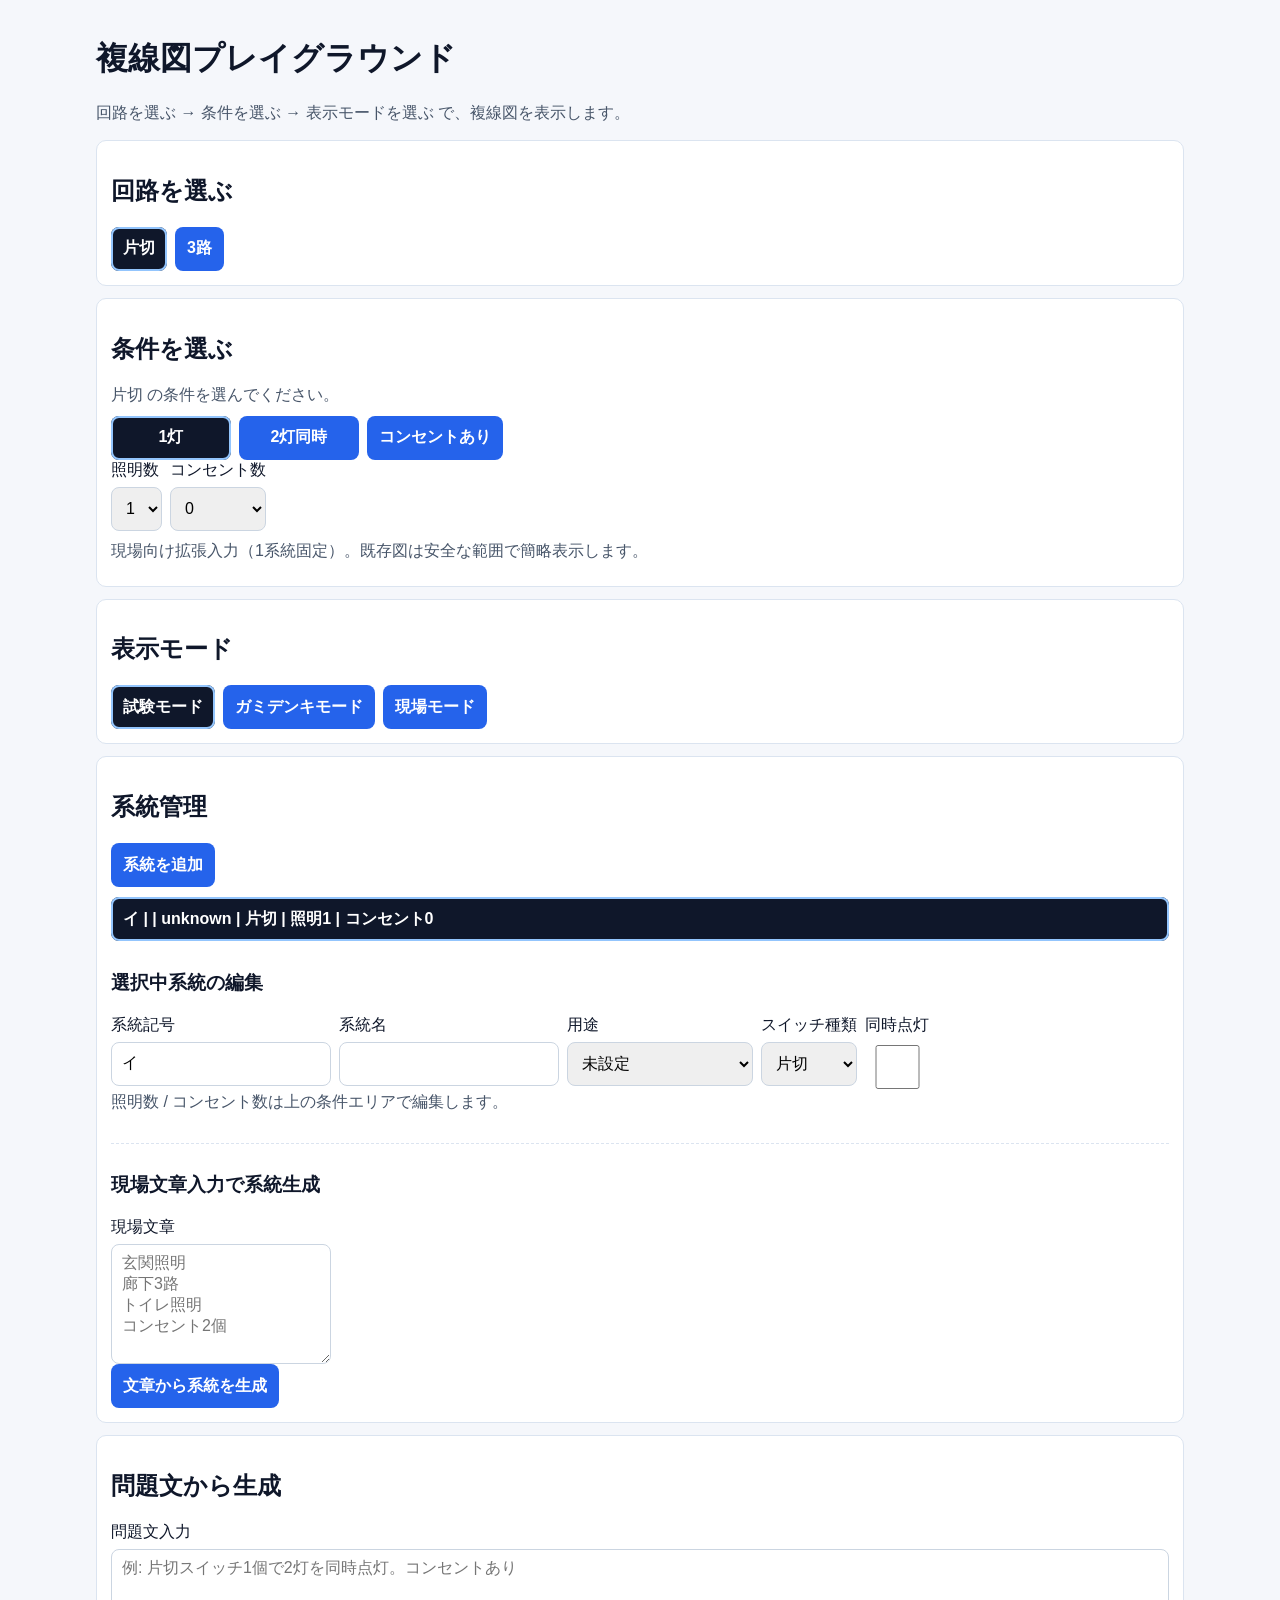
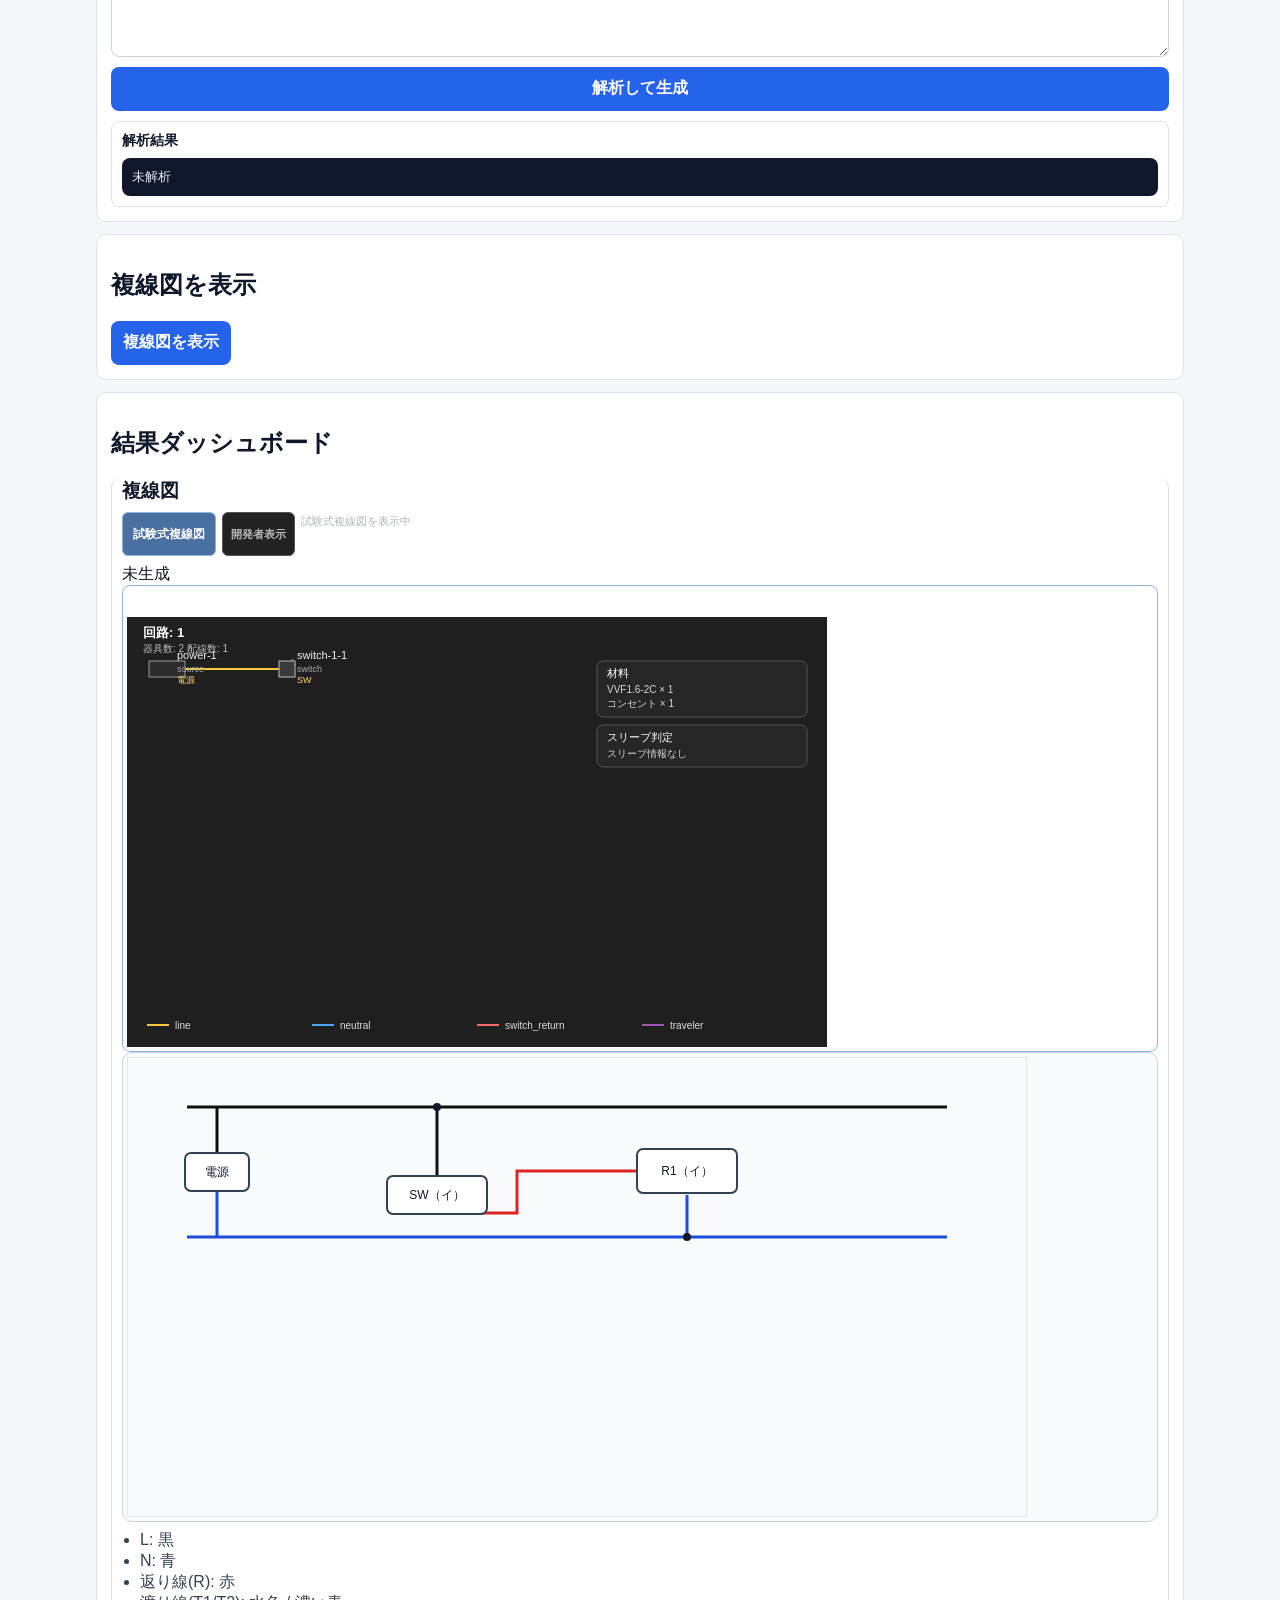
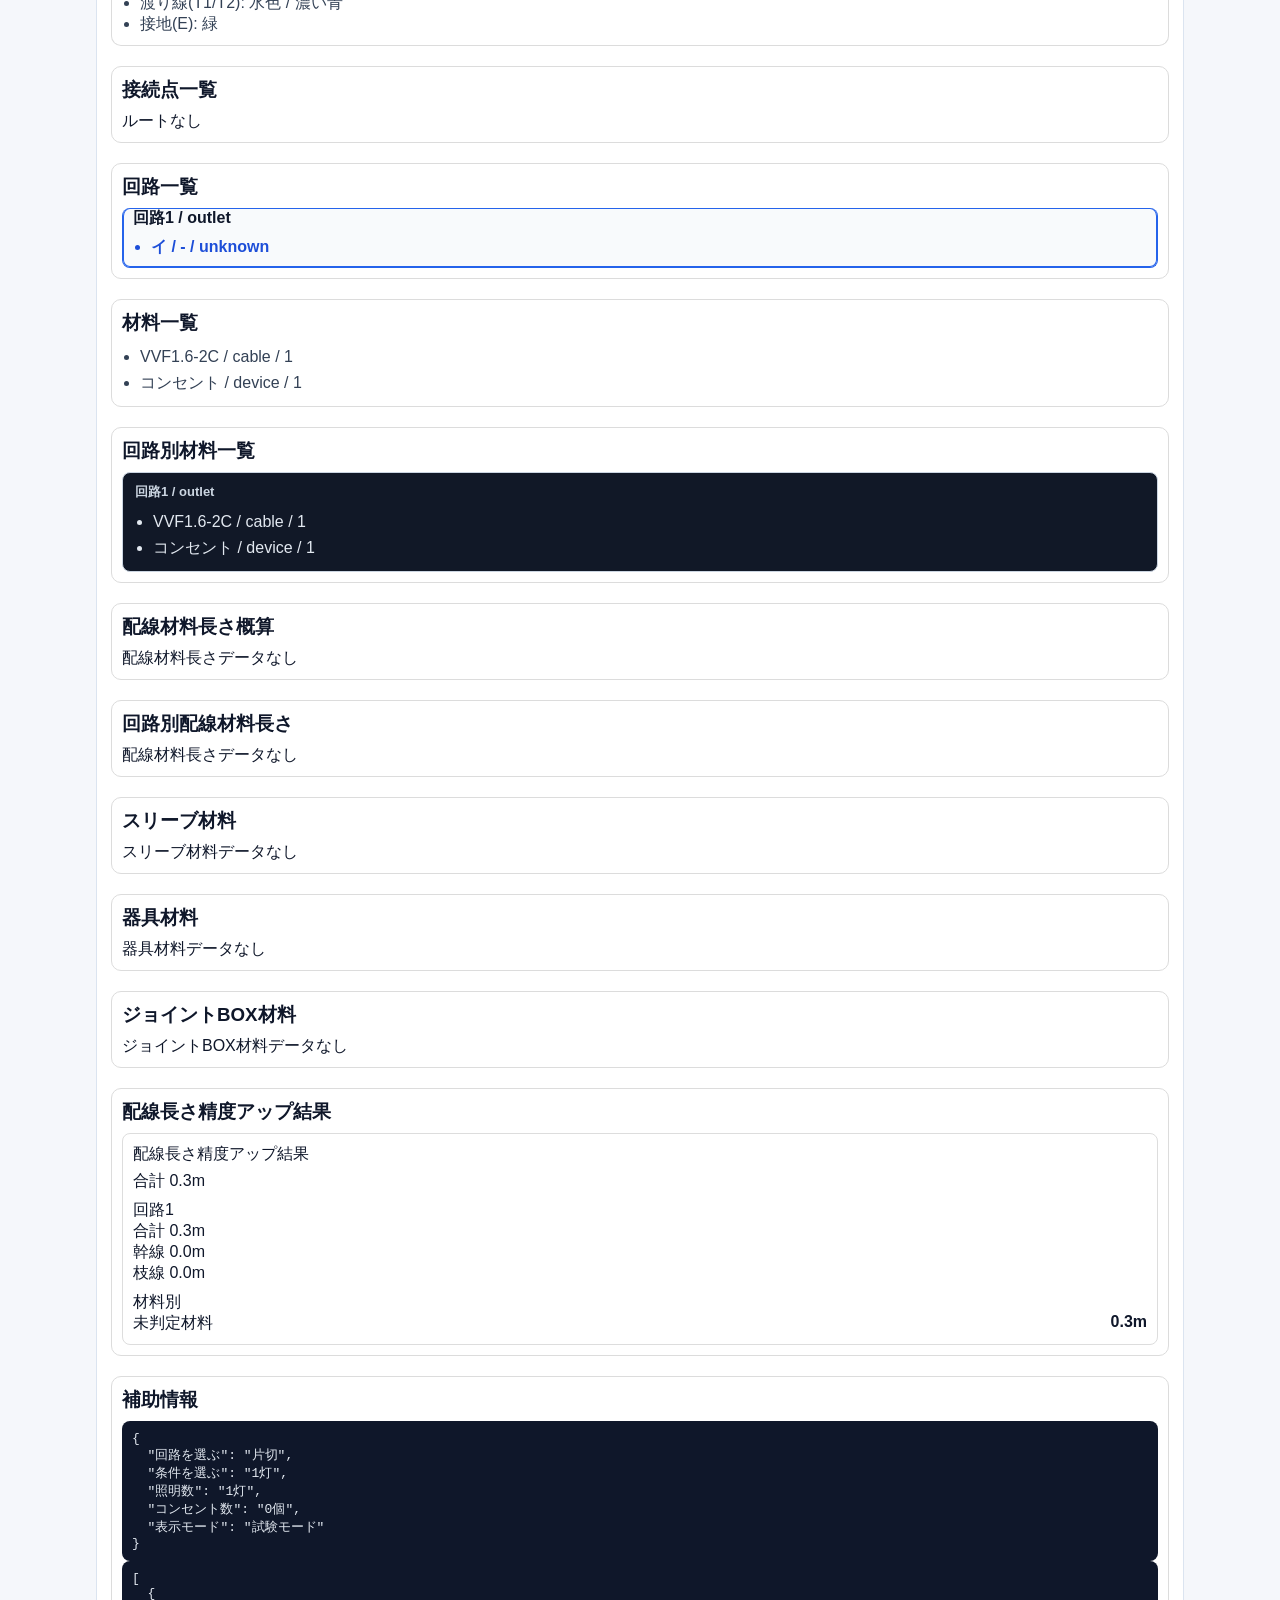
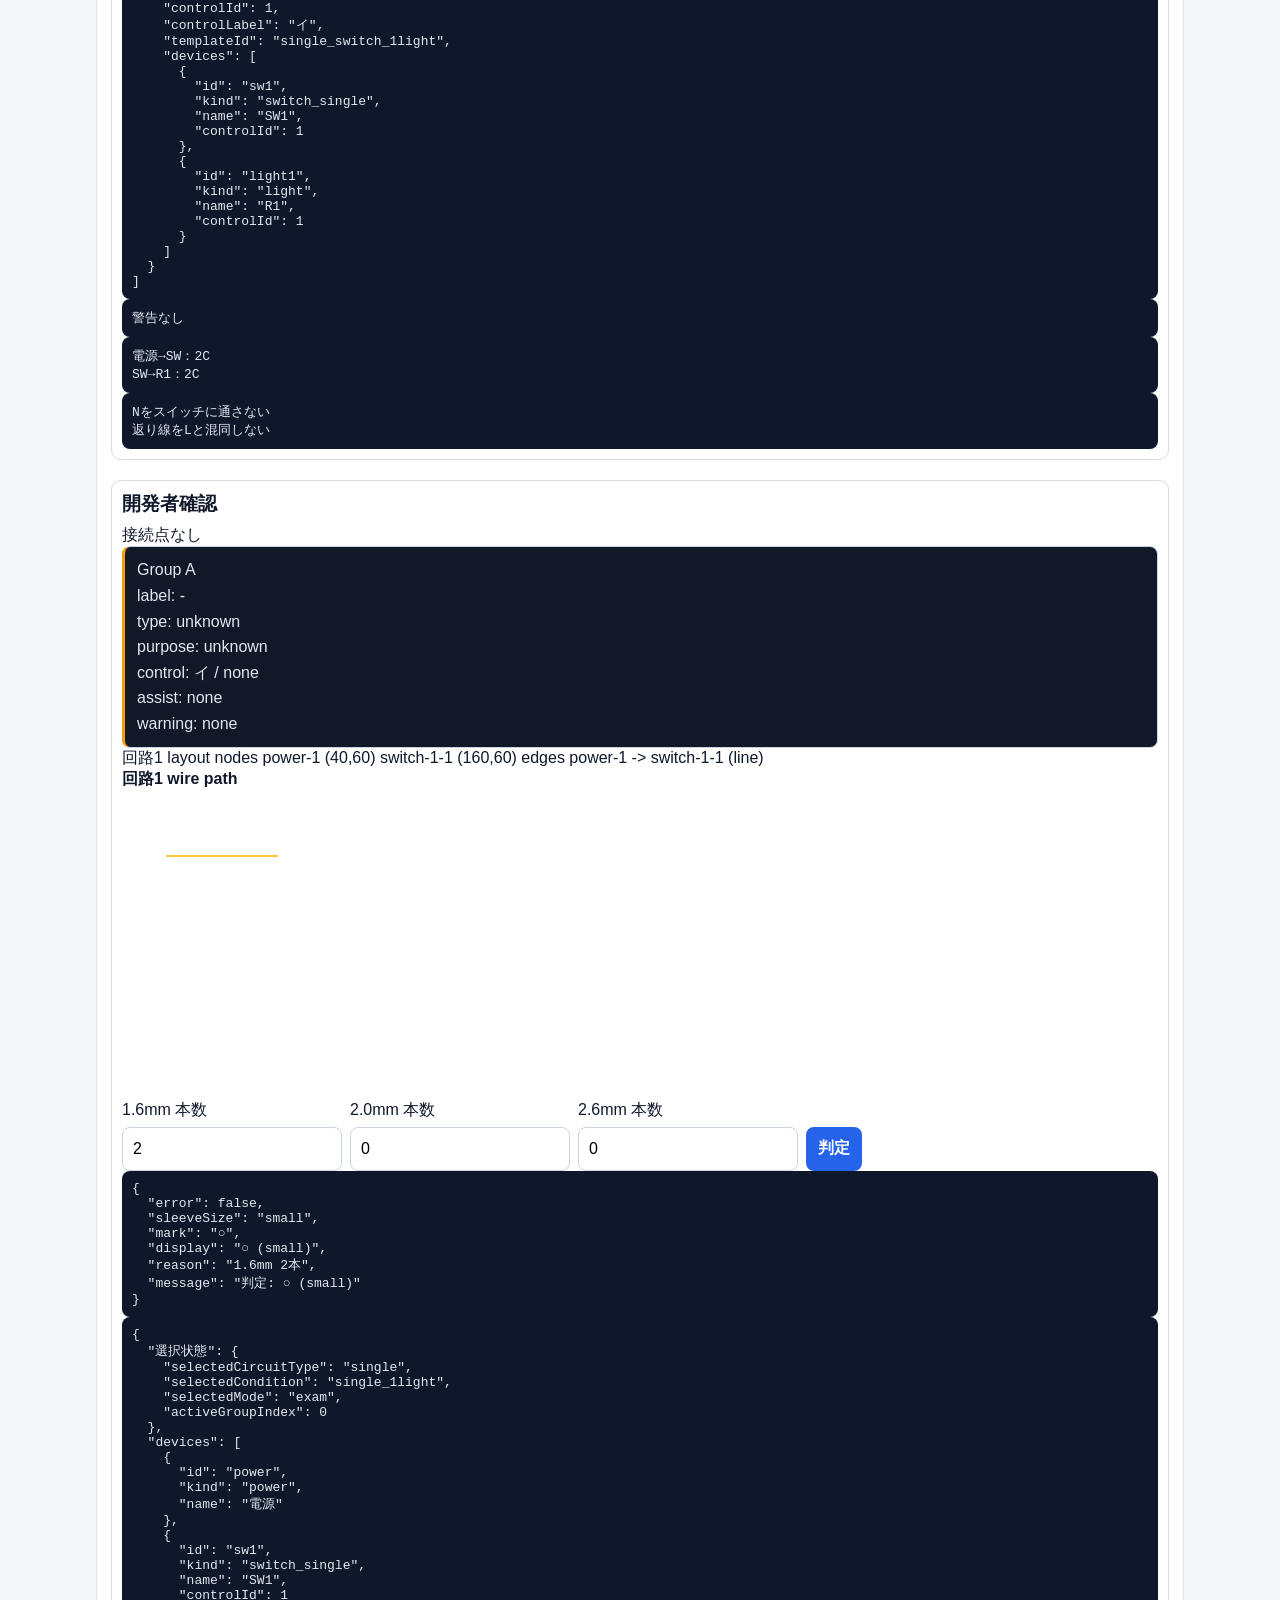
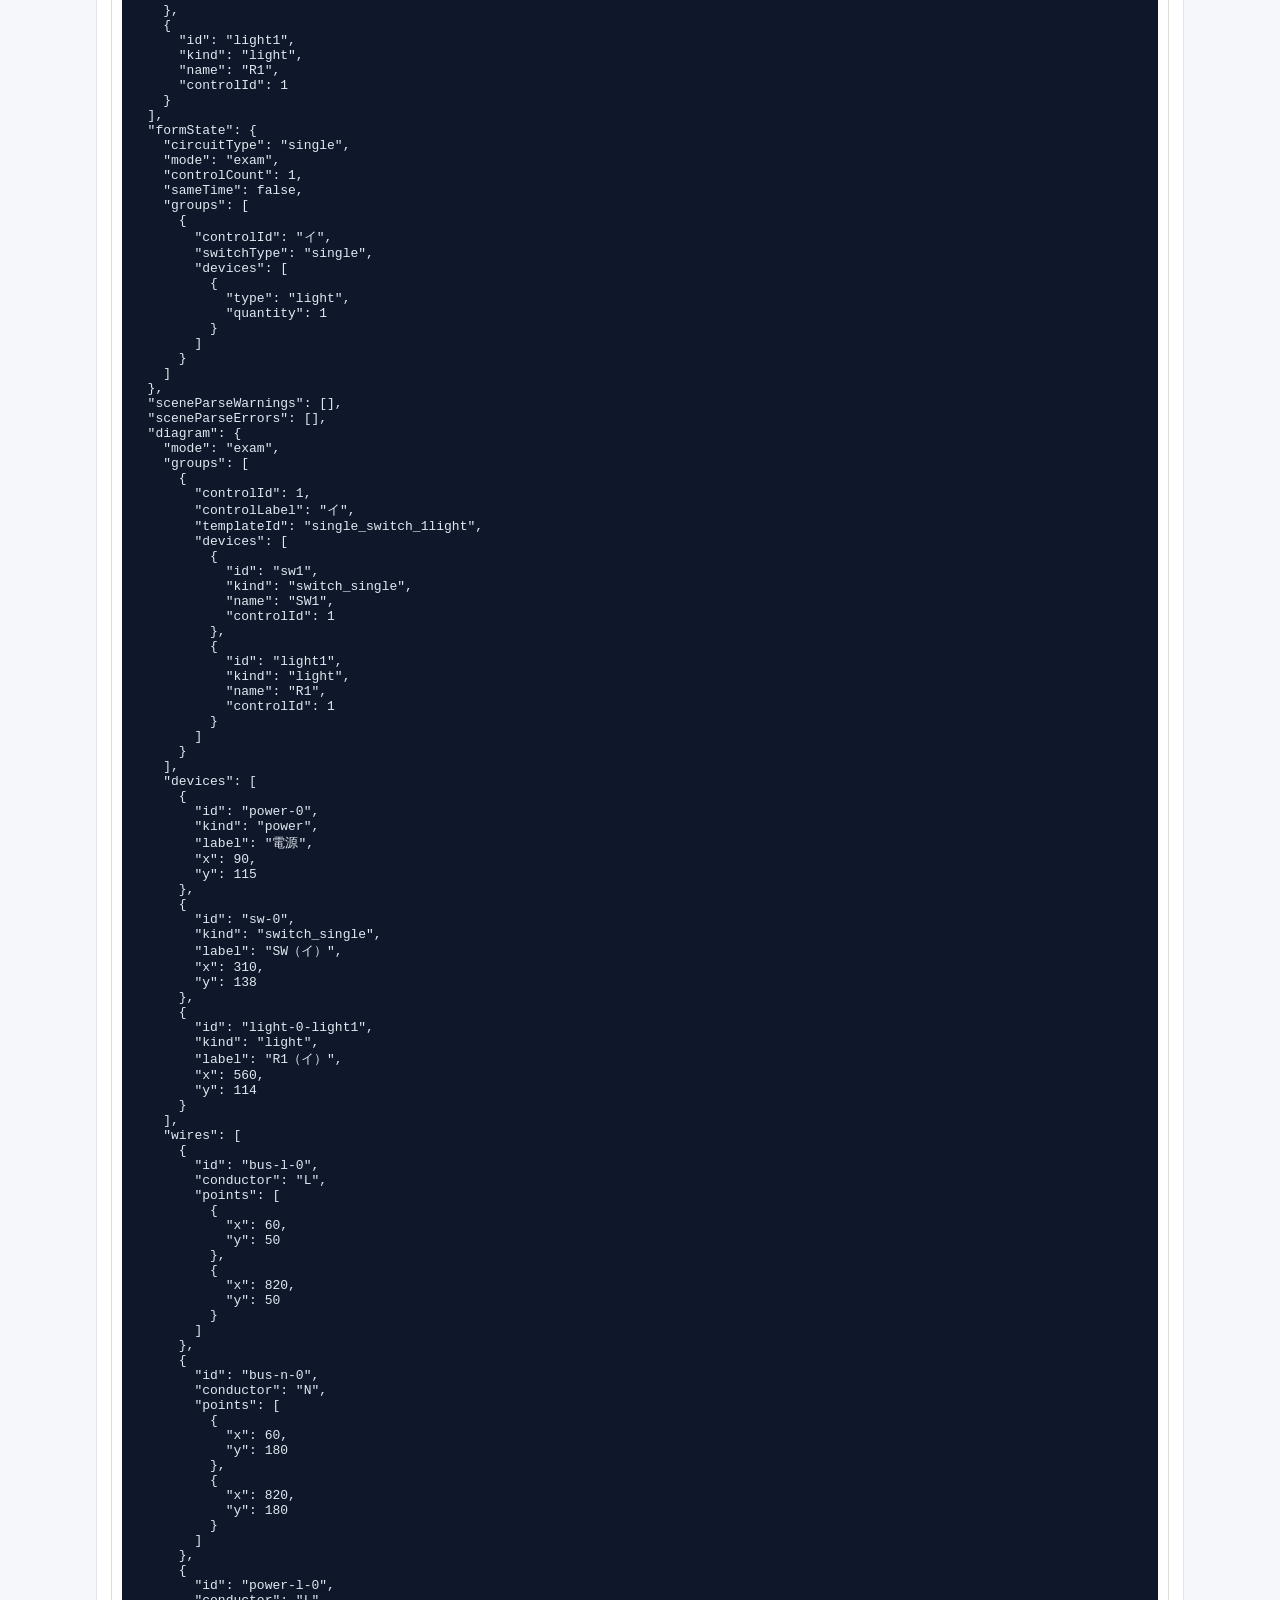
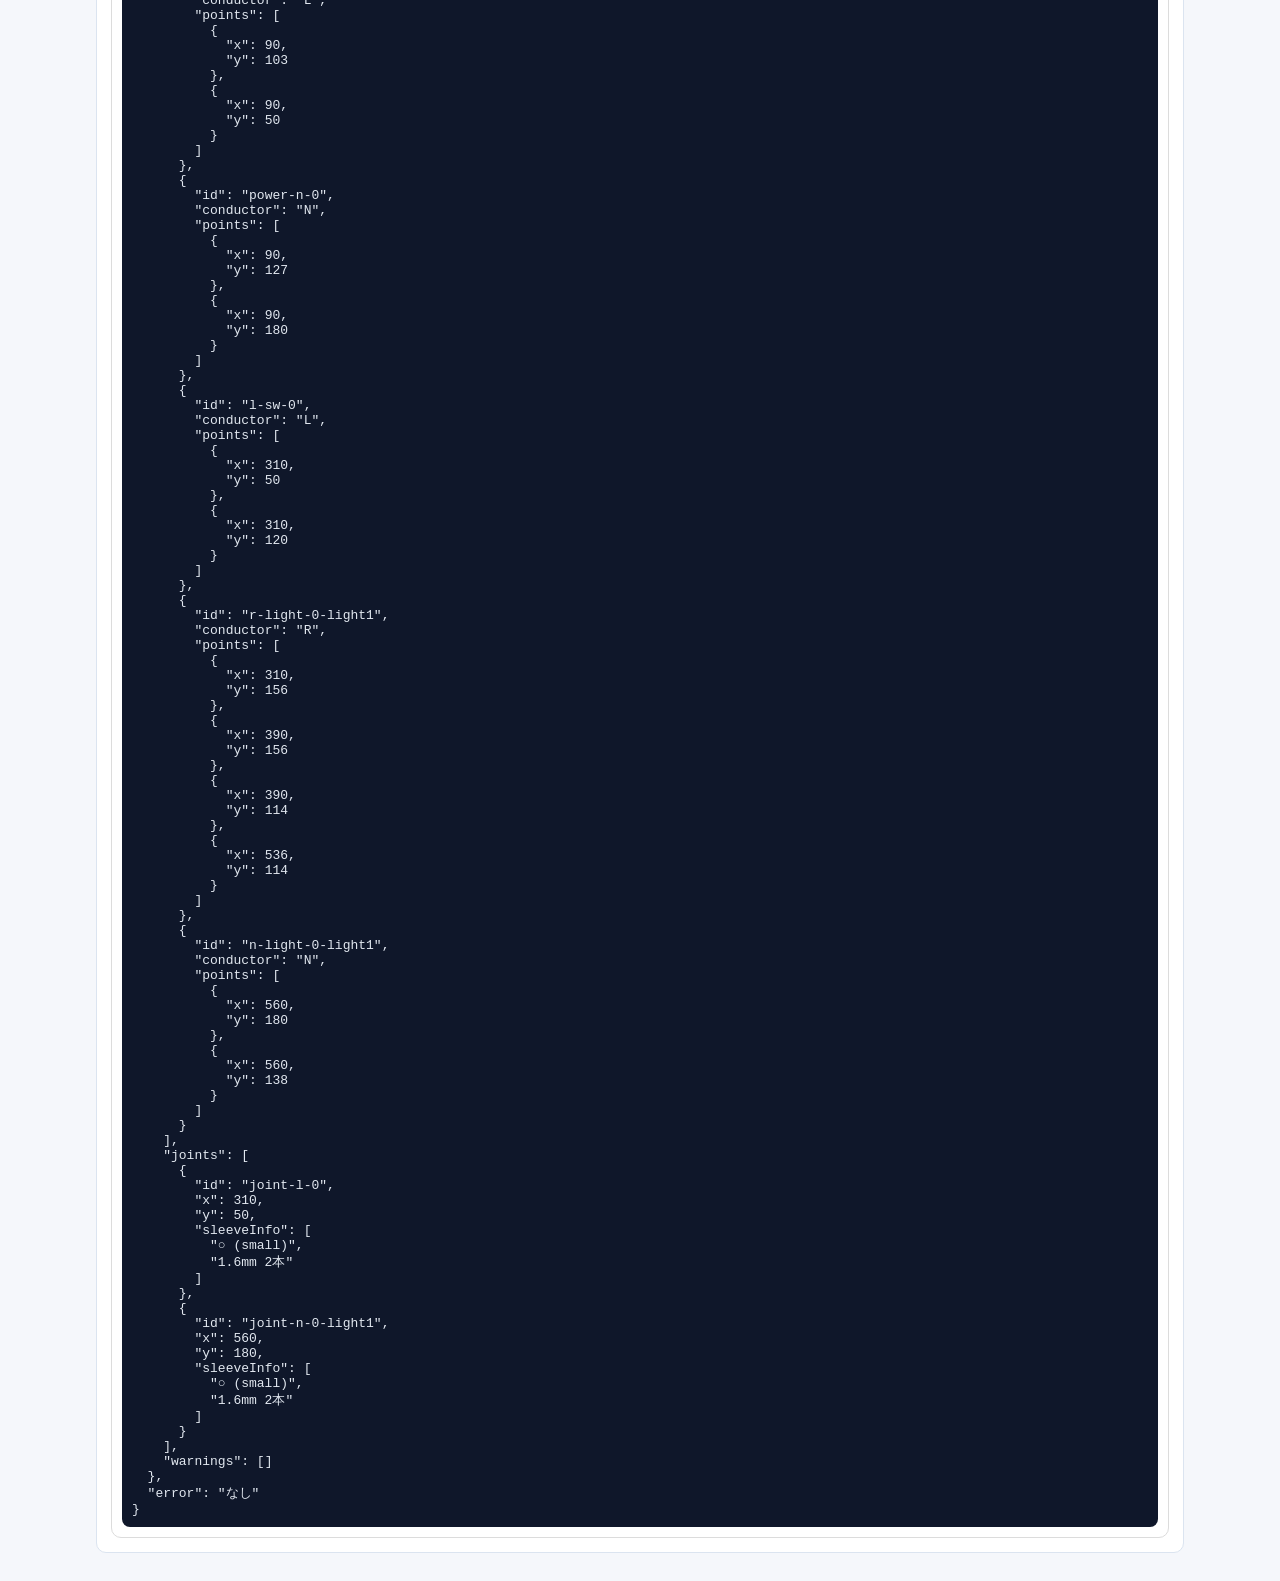
==== commit 8189c3e0: "feat: localize static wiring ui labels to Japanese Made-with: Cursor" ====
--- a/wiring-diagram.html
+++ b/wiring-diagram.html
@@ -215,35 +215,35 @@
             <h3>選択中系統の編集</h3>
             <div class="button-row">
               <label for="group-control-id-input">
-                controlId
+                系統記号
                 <input id="group-control-id-input" type="text" value="イ" />
               </label>
               <label for="group-label-input">
-                label
+                系統名
                 <input id="group-label-input" type="text" value="" />
               </label>
               <label for="group-purpose-input">
-                purpose
+                用途
                 <select id="group-purpose-input">
-                  <option value="light">light</option>
-                  <option value="outlet">outlet</option>
-                  <option value="ac_outlet">ac_outlet</option>
-                  <option value="fan">fan</option>
-                  <option value="kitchen_outlet">kitchen_outlet</option>
-                  <option value="washroom">washroom</option>
-                  <option value="outdoor">outdoor</option>
-                  <option value="unknown">unknown</option>
+                  <option value="light">照明</option>
+                  <option value="outlet">コンセント</option>
+                  <option value="ac_outlet">エアコンコンセント</option>
+                  <option value="fan">換気扇</option>
+                  <option value="kitchen_outlet">台所コンセント</option>
+                  <option value="washroom">洗面所</option>
+                  <option value="outdoor">屋外</option>
+                  <option value="unknown">未設定</option>
                 </select>
               </label>
               <label for="group-switch-type-select">
-                switchType
+                スイッチ種類
                 <select id="group-switch-type-select">
-                  <option value="single">single</option>
-                  <option value="threeway">threeway</option>
+                  <option value="single">片切</option>
+                  <option value="threeway">3路</option>
                 </select>
               </label>
               <label for="group-same-time-checkbox">
-                sameTime
+                同時点灯
                 <input id="group-same-time-checkbox" type="checkbox" />
               </label>
             </div>
@@ -364,15 +364,15 @@
               <div id="wire-path-debug-result" class="result-output">未生成</div>
               <div class="sleeve-form">
                 <label>
-                  wire16Count
+                  1.6mm 本数
                   <input id="wire16-count" type="number" min="0" value="2" />
                 </label>
                 <label>
-                  wire20Count
+                  2.0mm 本数
                   <input id="wire20-count" type="number" min="0" value="0" />
                 </label>
                 <label>
-                  wire26Count
+                  2.6mm 本数
                   <input id="wire26-count" type="number" min="0" value="0" />
                 </label>
                 <button id="sleeve-judge-btn" type="button">判定</button>
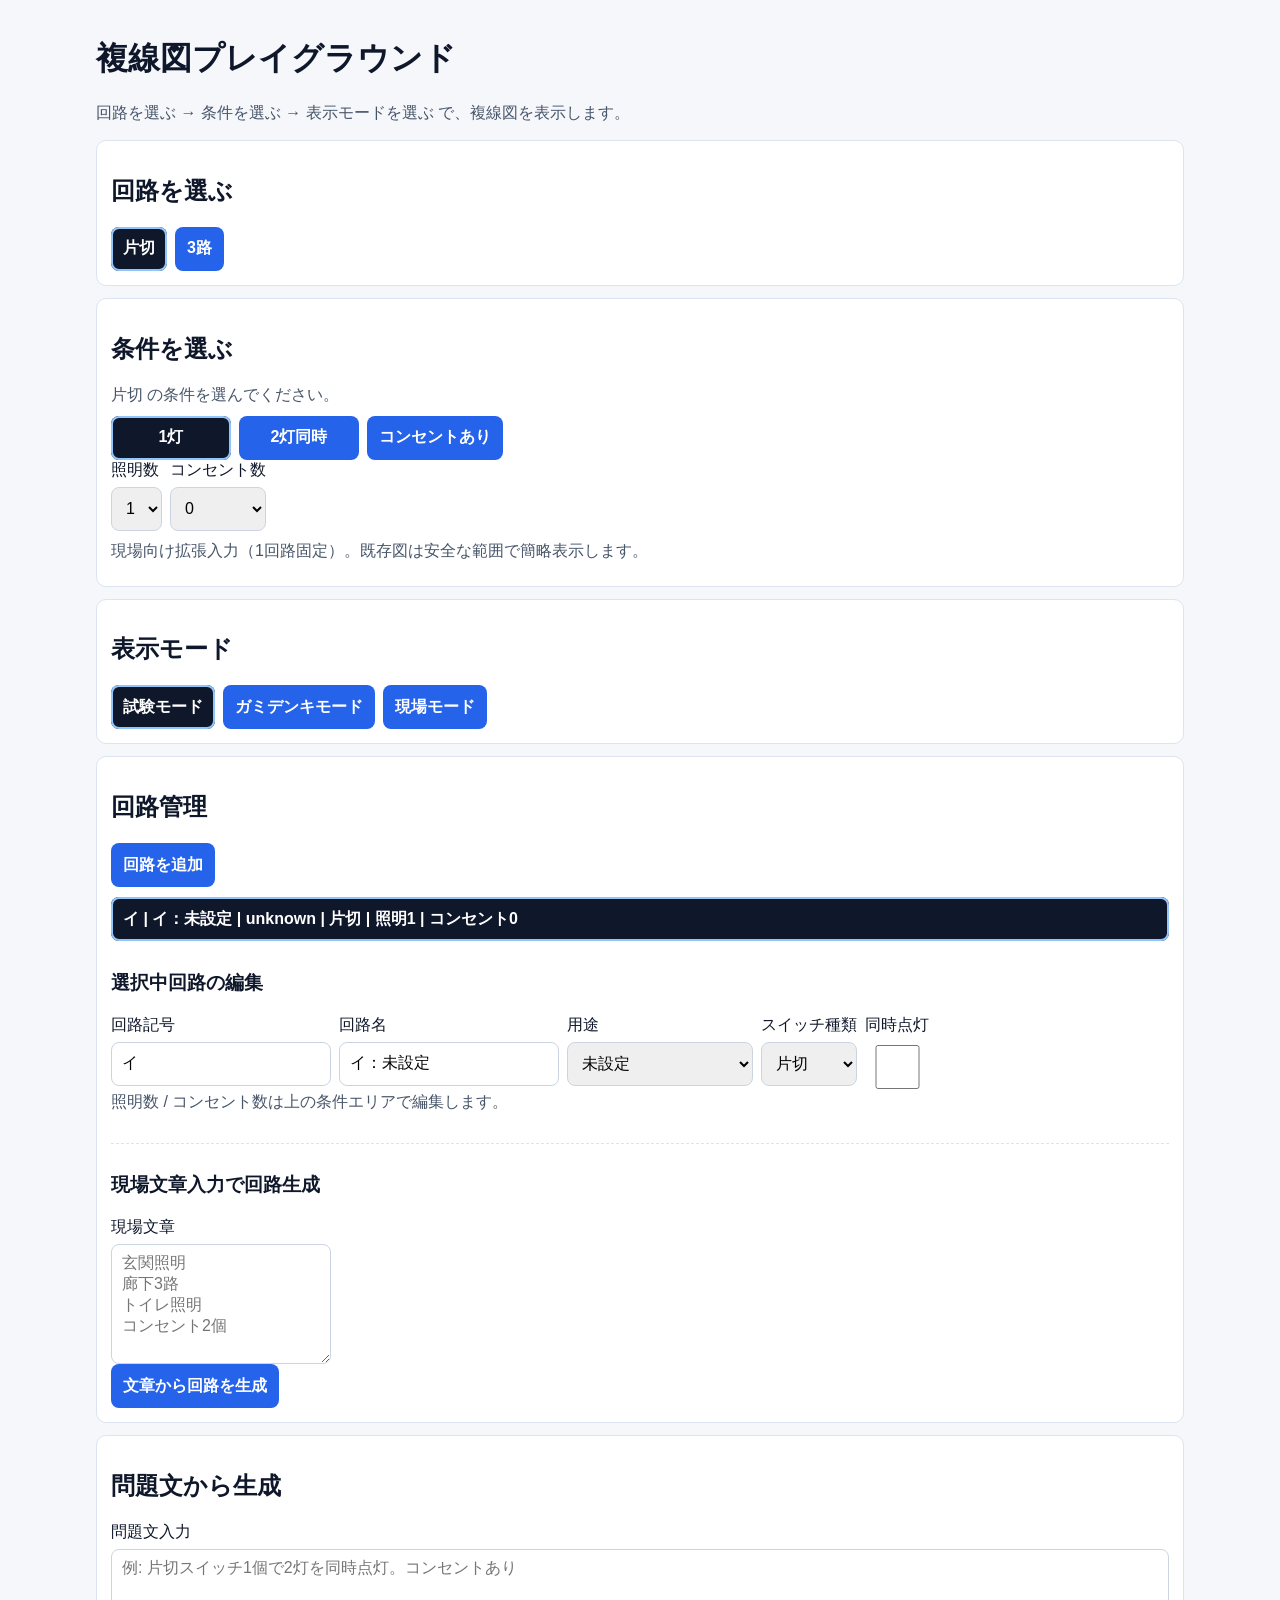
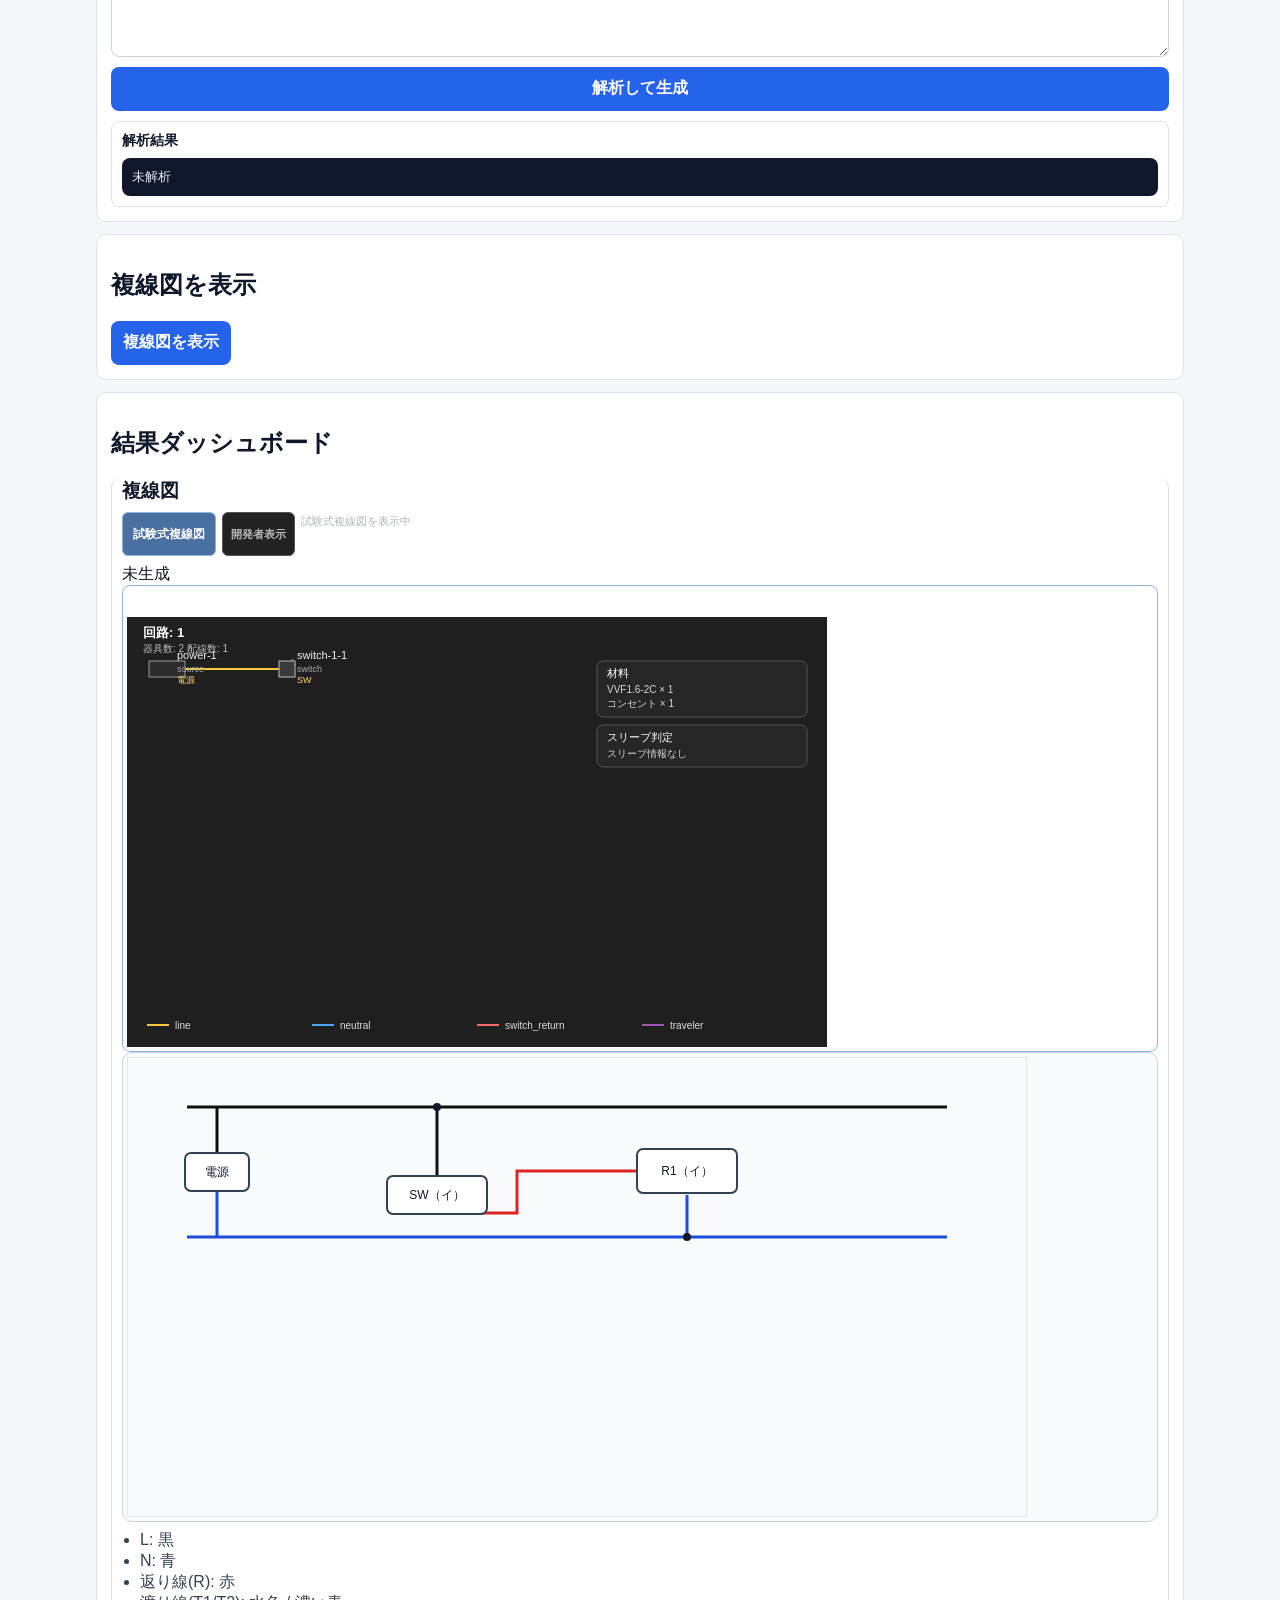
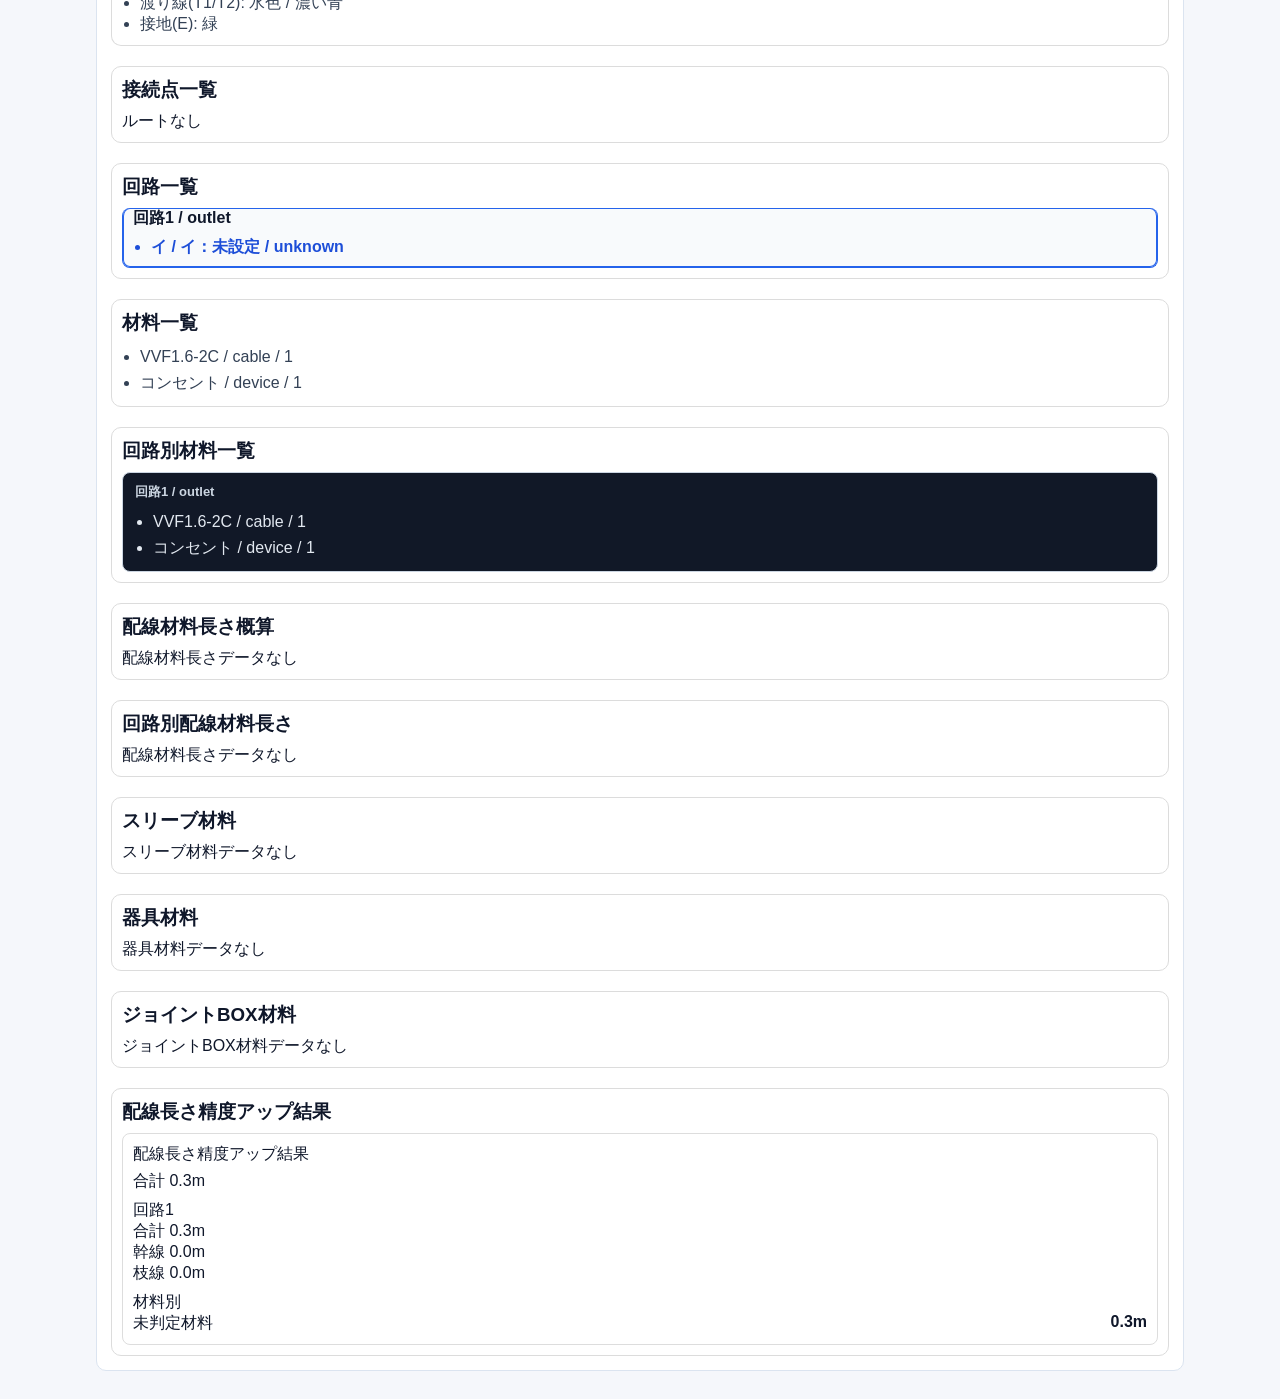
==== commit 6a61aeab: "feat: unify mobile wiring flow with top step ui Made-with: Cursor" ====
--- a/wiring-diagram.html
+++ b/wiring-diagram.html
@@ -57,6 +57,14 @@
         word-break: break-word;
       }
 
+      .dev-only {
+        display: none;
+      }
+
+      body.dev-mode .dev-only {
+        display: block;
+      }
+
       @media (max-width: 768px) {
         .container {
           max-width: 100%;
@@ -143,6 +151,10 @@
           width: 100%;
           box-sizing: border-box;
         }
+
+        .legacy-control-card {
+          display: none;
+        }
       }
     </style>
   </head>
@@ -151,7 +163,7 @@
       <h1>複線図プレイグラウンド</h1>
       <p class="lead">回路を選ぶ → 条件を選ぶ → 表示モードを選ぶ で、複線図を表示します。</p>
 
-      <section class="card">
+      <section class="card legacy-control-card">
         <h2>回路を選ぶ</h2>
         <div class="controls">
           <div class="button-row" id="circuit-buttons">
@@ -161,7 +173,7 @@
         </div>
       </section>
 
-      <section class="card">
+      <section class="card legacy-control-card">
         <h2>条件を選ぶ</h2>
         <p class="hint" id="condition-hint">先に回路を選んでください。</p>
         <div class="button-row" id="condition-buttons"></div>
@@ -191,11 +203,11 @@
               </select>
             </label>
           </div>
-          <p class="hint">現場向け拡張入力（1系統固定）。既存図は安全な範囲で簡略表示します。</p>
-        </div>
-      </section>
-
-      <section class="card">
+          <p class="hint">現場向け拡張入力（1回路固定）。既存図は安全な範囲で簡略表示します。</p>
+        </div>
+      </section>
+
+      <section class="card legacy-control-card">
         <h2>表示モード</h2>
         <div class="button-row" id="mode-buttons">
           <button id="mode-exam-btn" type="button">試験モード</button>
@@ -204,22 +216,22 @@
         </div>
       </section>
 
-      <section class="card">
-        <h2>系統管理</h2>
+      <section class="card legacy-control-card">
+        <h2>回路管理</h2>
         <div class="controls">
           <div class="button-row">
-            <button id="add-group-btn" type="button">系統を追加</button>
+            <button id="add-group-btn" type="button">回路を追加</button>
           </div>
           <div id="group-list" class="group-list"></div>
           <article id="group-editor-panel">
-            <h3>選択中系統の編集</h3>
+            <h3>選択中回路の編集</h3>
             <div class="button-row">
               <label for="group-control-id-input">
-                系統記号
+                回路記号
                 <input id="group-control-id-input" type="text" value="イ" />
               </label>
               <label for="group-label-input">
-                系統名
+                回路名
                 <input id="group-label-input" type="text" value="" />
               </label>
               <label for="group-purpose-input">
@@ -250,17 +262,17 @@
             <p class="hint">照明数 / コンセント数は上の条件エリアで編集します。</p>
           </article>
           <article id="field-scene-panel">
-            <h3>現場文章入力で系統生成</h3>
+            <h3>現場文章入力で回路生成</h3>
             <label for="field-scene-input">
               現場文章
               <textarea id="field-scene-input" rows="5" placeholder="玄関照明&#10;廊下3路&#10;トイレ照明&#10;コンセント2個"></textarea>
             </label>
-            <button id="parse-field-scene" type="button">文章から系統を生成</button>
+            <button id="parse-field-scene" type="button">文章から回路を生成</button>
           </article>
         </div>
       </section>
 
-      <section class="card">
+      <section class="card legacy-control-card">
         <h2>問題文から生成</h2>
         <div class="controls">
           <label for="problemTextInput">
@@ -275,7 +287,7 @@
         </div>
       </section>
 
-      <section class="card">
+      <section class="card legacy-control-card">
         <h2>複線図を表示</h2>
         <button id="generate-btn" type="button">複線図を表示</button>
       </section>
@@ -347,7 +359,7 @@
               <div id="optimized-wire-length-summary" class="result-output">未生成</div>
             </article>
 
-            <article class="result-card">
+            <article class="result-card dev-only">
               <h3>補助情報</h3>
               <pre id="selection-result" class="result-output"></pre>
               <pre id="group-result" class="result-output"></pre>
@@ -356,7 +368,7 @@
               <pre id="notes-result" class="result-output"></pre>
             </article>
 
-            <article class="result-card">
+            <article class="result-card dev-only">
               <h3>開発者確認</h3>
               <div id="sleeve-judge-list-result" class="result-output">未生成</div>
               <div id="parse-debug-result" class="result-output">未生成</div>
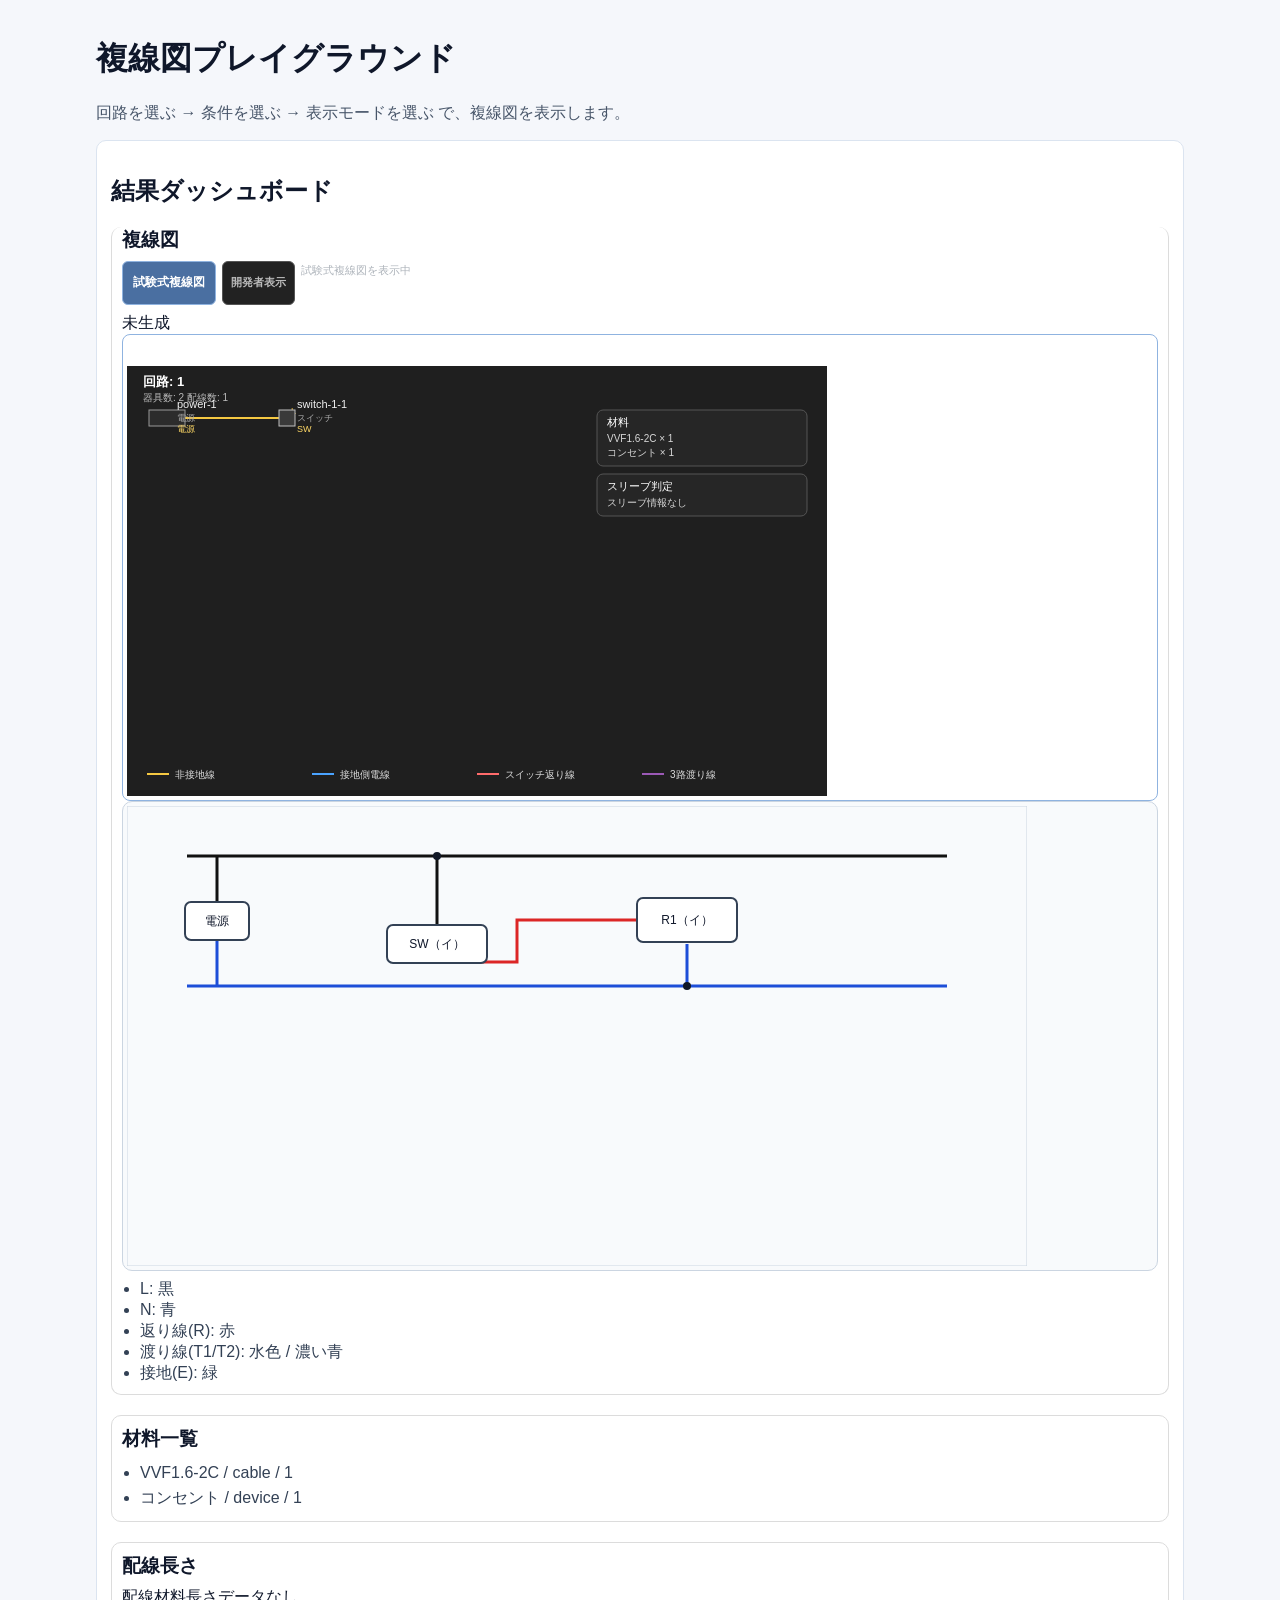
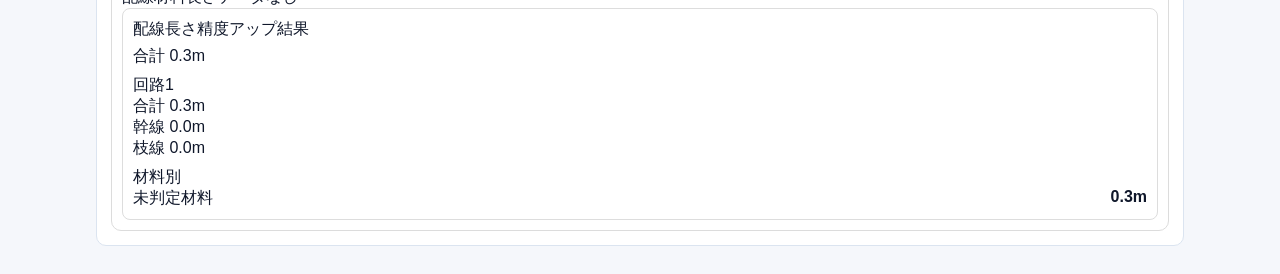
==== commit 78abd50e: "feat: streamline mobile wiring ui for field use Made-with: Cursor" ====
--- a/wiring-diagram.html
+++ b/wiring-diagram.html
@@ -65,6 +65,23 @@
         display: block;
       }
 
+      .detail-only {
+        display: none;
+      }
+
+      body.show-details .detail-only,
+      body.dev-mode .detail-only {
+        display: block;
+      }
+
+      .legacy-control-card {
+        display: none;
+      }
+
+      body.dev-mode .legacy-control-card {
+        display: block;
+      }
+
       @media (max-width: 768px) {
         .container {
           max-width: 100%;
@@ -152,9 +169,6 @@
           box-sizing: border-box;
         }
 
-        .legacy-control-card {
-          display: none;
-        }
       }
     </style>
   </head>
@@ -310,53 +324,49 @@
             </article>
 
             <article class="result-card">
+              <h3>材料一覧</h3>
+              <div id="material-list-result" class="result-output"></div>
+            </article>
+
+            <article class="result-card">
+              <h3>配線長さ</h3>
+              <div id="cable-length-summary" class="result-output">未生成</div>
+              <div id="optimized-wire-length-summary" class="result-output">未生成</div>
+            </article>
+
+            <article class="result-card detail-only">
               <h3>接続点一覧</h3>
               <div id="connection-point-route" class="result-output">未生成</div>
             </article>
 
-            <article class="result-card">
+            <article class="result-card detail-only">
               <h3>回路一覧</h3>
               <div id="circuit-list-result" class="result-output"></div>
             </article>
 
-            <article class="result-card">
-              <h3>材料一覧</h3>
-              <div id="material-list-result" class="result-output"></div>
-            </article>
-
-            <article class="result-card">
+            <article class="result-card detail-only">
               <h3>回路別材料一覧</h3>
               <div id="circuit-material-list-result" class="result-output"></div>
             </article>
 
-            <article class="result-card">
-              <h3>配線材料長さ概算</h3>
-              <div id="cable-length-summary" class="result-output">未生成</div>
-            </article>
-
-            <article class="result-card">
+            <article class="result-card detail-only">
               <h3>回路別配線材料長さ</h3>
               <div id="circuit-cable-length-summary" class="result-output">未生成</div>
             </article>
 
-            <article class="result-card">
+            <article class="result-card detail-only">
               <h3>スリーブ材料</h3>
               <div id="sleeve-material-summary" class="result-output">未生成</div>
             </article>
 
-            <article class="result-card">
+            <article class="result-card detail-only">
               <h3>器具材料</h3>
               <div id="device-material-summary" class="result-output">未生成</div>
             </article>
 
-            <article class="result-card">
+            <article class="result-card detail-only">
               <h3>ジョイントBOX材料</h3>
               <div id="junction-box-material-summary" class="result-output">未生成</div>
-            </article>
-
-            <article class="result-card">
-              <h3>配線長さ精度アップ結果</h3>
-              <div id="optimized-wire-length-summary" class="result-output">未生成</div>
             </article>
 
             <article class="result-card dev-only">
@@ -463,6 +473,9 @@
       <div class="ui-screen" id="ui-screen-4" style="display:none">
         <p class="ui-screen-title">④ 確認して生成</p>
         <div id="ui-summary"></div>
+        <button id="ui-toggle-details-btn" type="button" class="ui-generate-btn" onclick="uiToggleDetails()" style="margin-top:8px;background:#2f3b4f;">
+          詳細を表示
+        </button>
         <button class="ui-generate-btn" onclick="uiGenerate()">
           ⚡ 複線図を生成する
         </button>
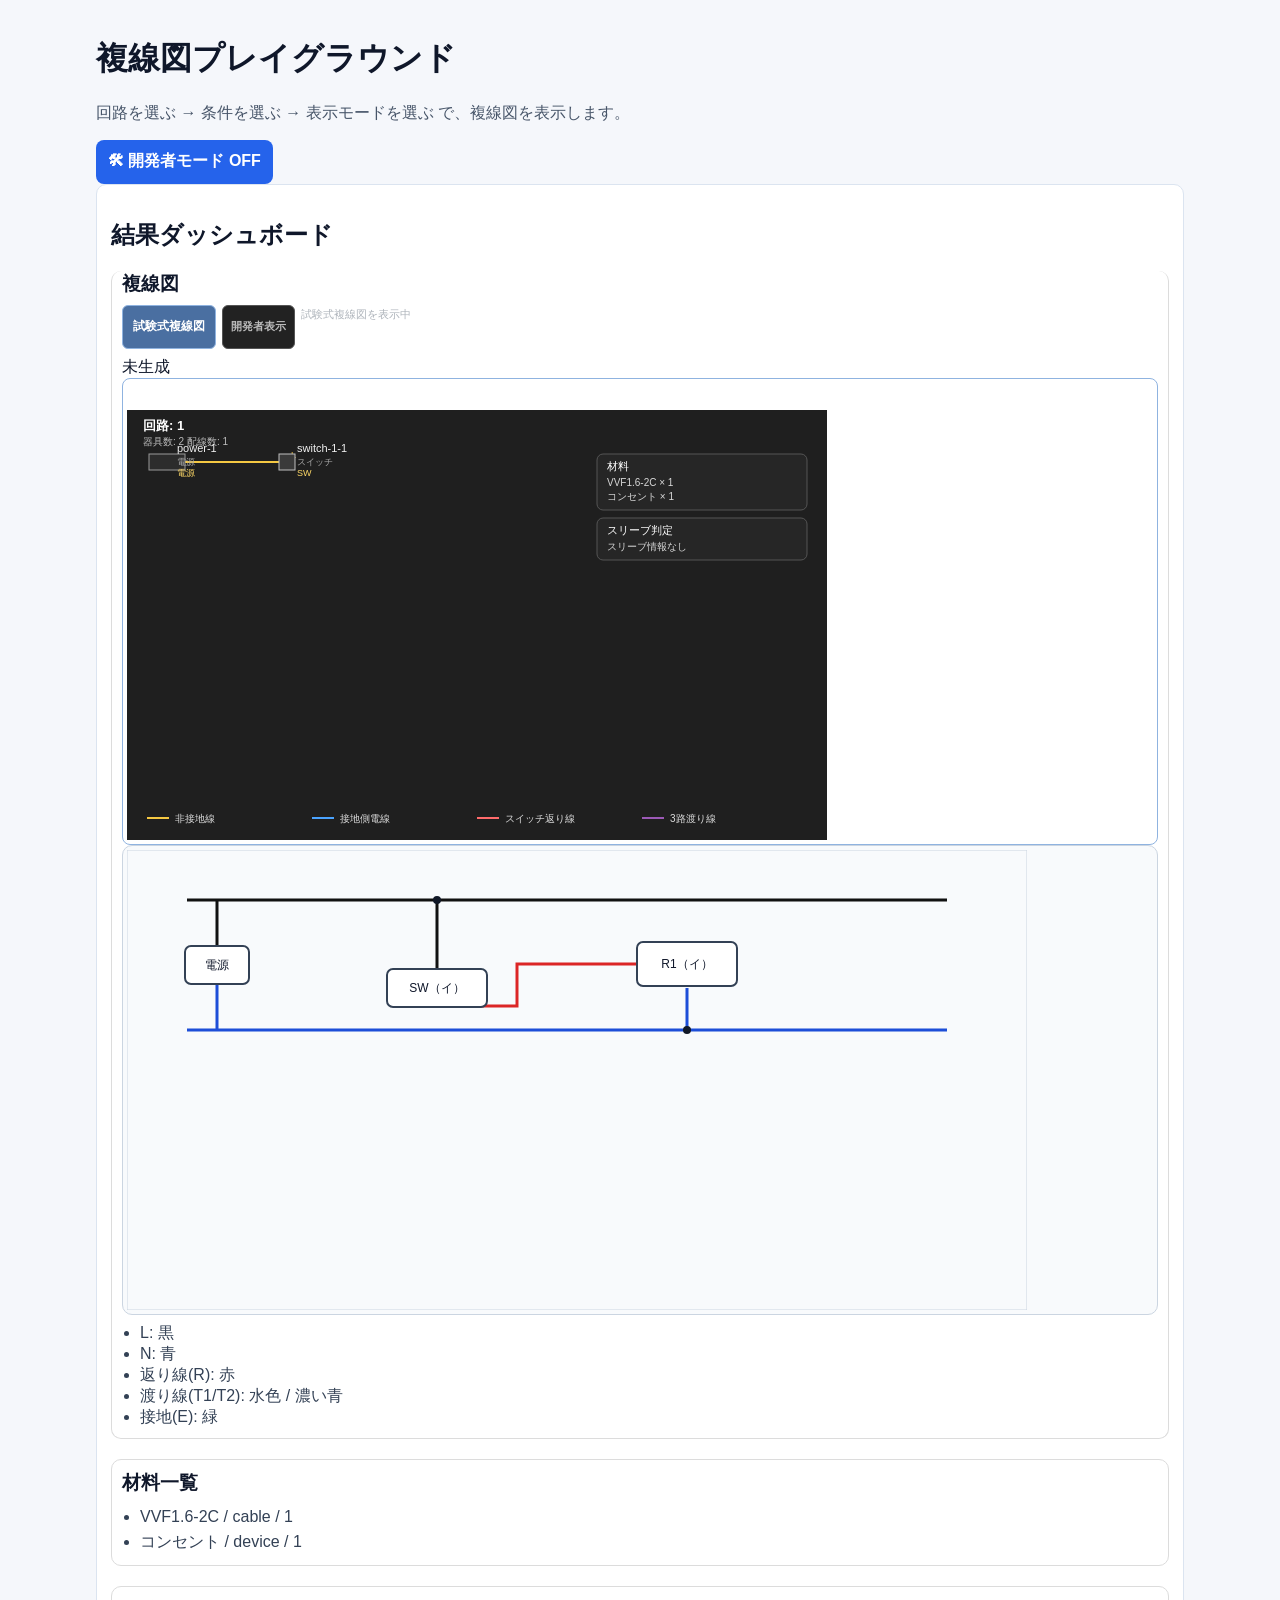
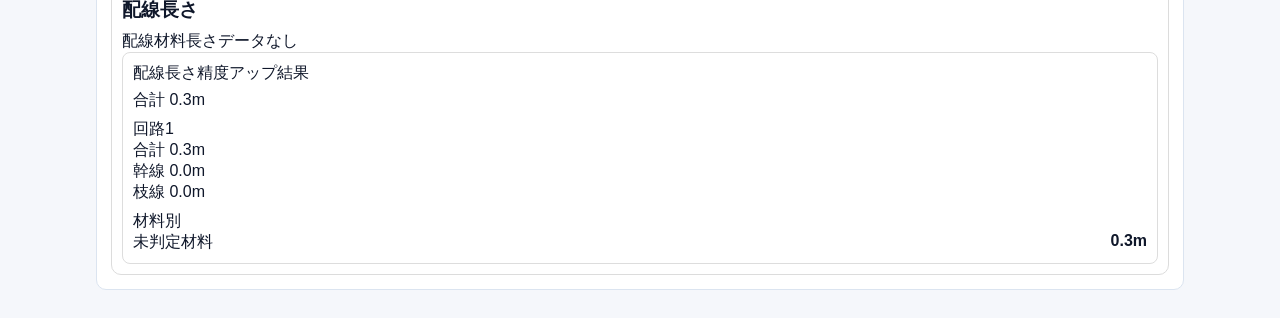
==== commit bbacb78e: "feat: add dev mode toggle and collapsible dashboard cards Made-with: Cursor" ====
--- a/wiring-diagram.html
+++ b/wiring-diagram.html
@@ -306,6 +306,8 @@
         <button id="generate-btn" type="button">複線図を表示</button>
       </section>
 
+      <button id="dev-mode-toggle" type="button">🛠 開発者モード OFF</button>
+
       <section class="card">
         <h2>結果ダッシュボード</h2>
         <div class="result-dashboard">
@@ -334,42 +336,42 @@
               <div id="optimized-wire-length-summary" class="result-output">未生成</div>
             </article>
 
-            <article class="result-card detail-only">
+            <article class="result-card detail-only" data-dev="true" data-collapse="true">
               <h3>接続点一覧</h3>
               <div id="connection-point-route" class="result-output">未生成</div>
             </article>
 
-            <article class="result-card detail-only">
+            <article class="result-card detail-only" data-dev="true" data-collapse="true">
               <h3>回路一覧</h3>
               <div id="circuit-list-result" class="result-output"></div>
             </article>
 
-            <article class="result-card detail-only">
+            <article class="result-card detail-only" data-dev="true" data-collapse="true">
               <h3>回路別材料一覧</h3>
               <div id="circuit-material-list-result" class="result-output"></div>
             </article>
 
-            <article class="result-card detail-only">
+            <article class="result-card detail-only" data-dev="true" data-collapse="true">
               <h3>回路別配線材料長さ</h3>
               <div id="circuit-cable-length-summary" class="result-output">未生成</div>
             </article>
 
-            <article class="result-card detail-only">
+            <article class="result-card detail-only" data-dev="true" data-collapse="true">
               <h3>スリーブ材料</h3>
               <div id="sleeve-material-summary" class="result-output">未生成</div>
             </article>
 
-            <article class="result-card detail-only">
+            <article class="result-card detail-only" data-dev="true" data-collapse="true">
               <h3>器具材料</h3>
               <div id="device-material-summary" class="result-output">未生成</div>
             </article>
 
-            <article class="result-card detail-only">
+            <article class="result-card detail-only" data-dev="true" data-collapse="true">
               <h3>ジョイントBOX材料</h3>
               <div id="junction-box-material-summary" class="result-output">未生成</div>
             </article>
 
-            <article class="result-card dev-only">
+            <article class="result-card dev-only" data-dev="true" data-collapse="true">
               <h3>補助情報</h3>
               <pre id="selection-result" class="result-output"></pre>
               <pre id="group-result" class="result-output"></pre>
@@ -378,7 +380,7 @@
               <pre id="notes-result" class="result-output"></pre>
             </article>
 
-            <article class="result-card dev-only">
+            <article class="result-card dev-only" data-dev="true" data-collapse="true">
               <h3>開発者確認</h3>
               <div id="sleeve-judge-list-result" class="result-output">未生成</div>
               <div id="parse-debug-result" class="result-output">未生成</div>
@@ -431,12 +433,12 @@
           <button class="ui-btn" onclick="uiSelect('circuit','片切')">
             <span class="ui-btn-icon">💡</span>
             <span class="ui-btn-main">片切スイッチ</span>
-            <span class="ui-btn-sub">1箇所でON/OFF</span>
+            <span class="ui-btn-sub">1箇所で入/切</span>
           </button>
           <button class="ui-btn" onclick="uiSelect('circuit','3路')">
             <span class="ui-btn-icon">🔀</span>
             <span class="ui-btn-main">3路スイッチ</span>
-            <span class="ui-btn-sub">2箇所でON/OFF（階段・廊下）</span>
+            <span class="ui-btn-sub">2箇所で入/切（階段・廊下）</span>
           </button>
         </div>
       </div>
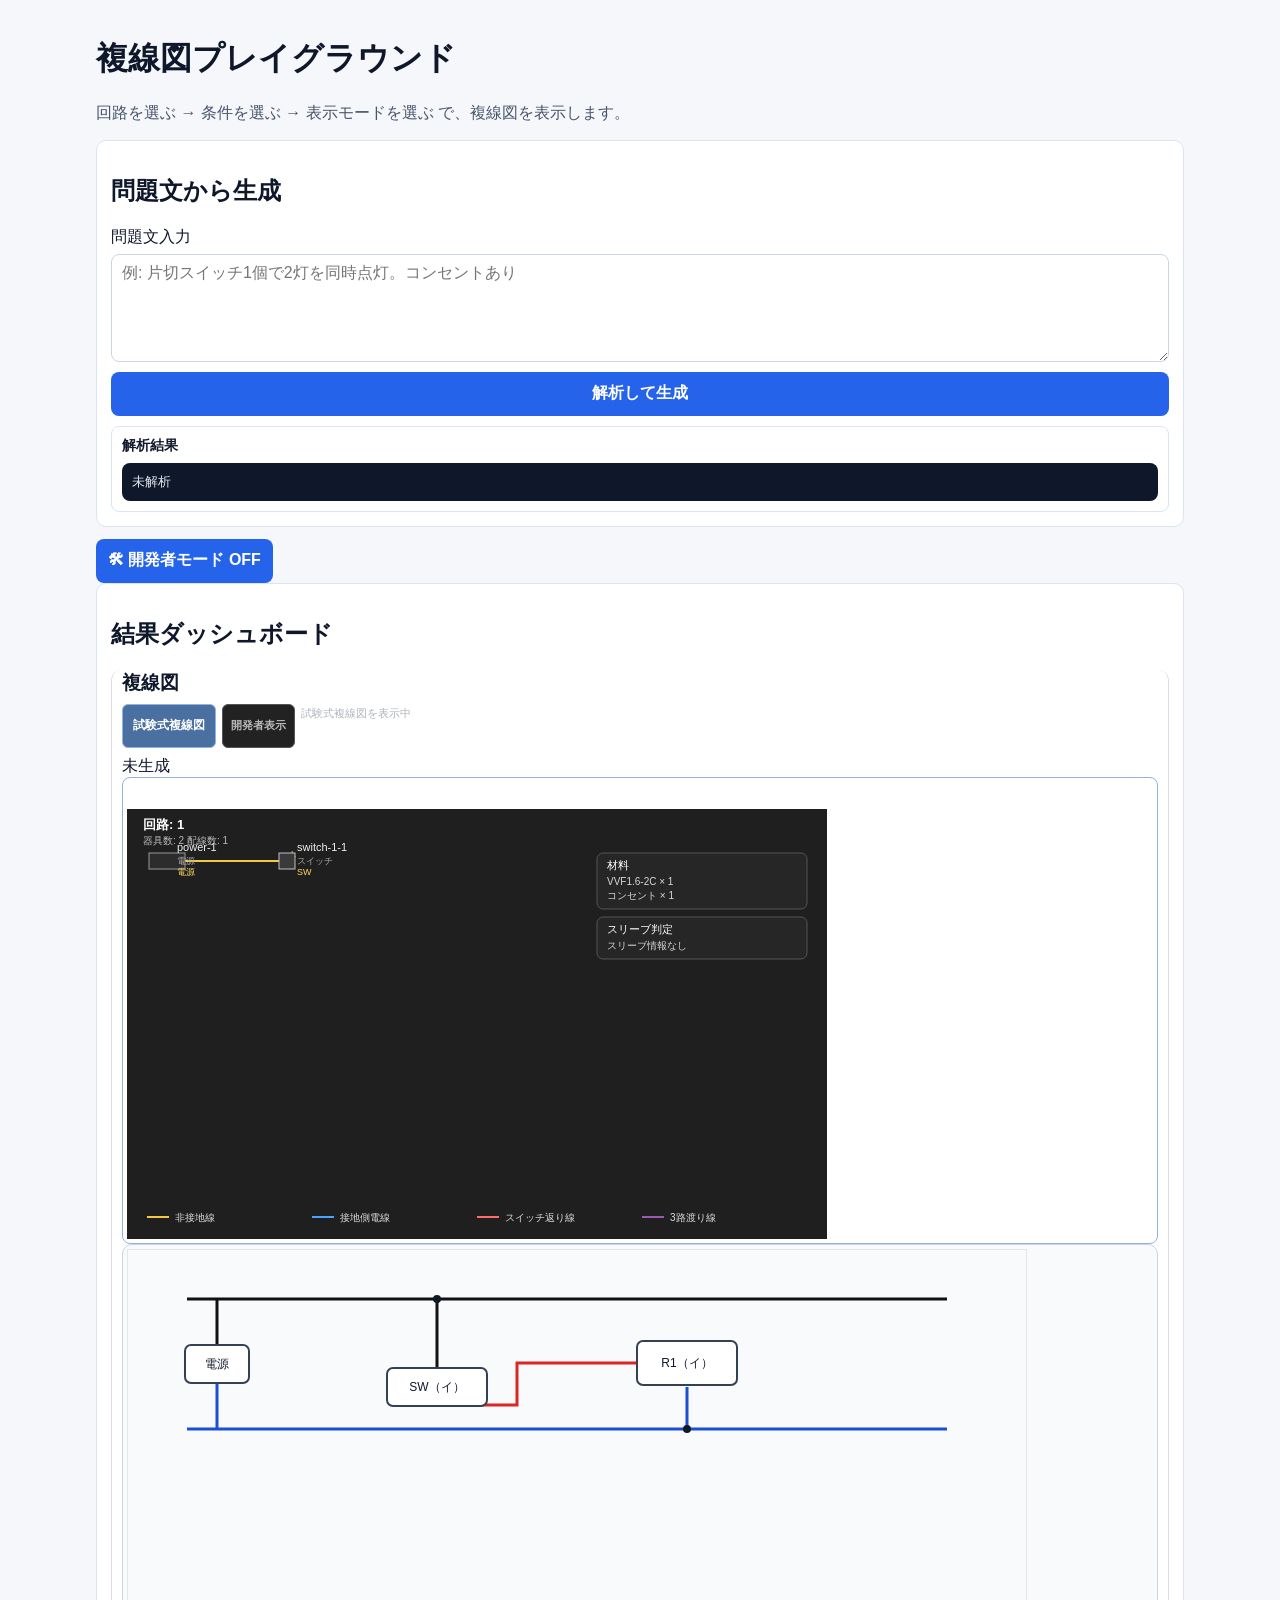
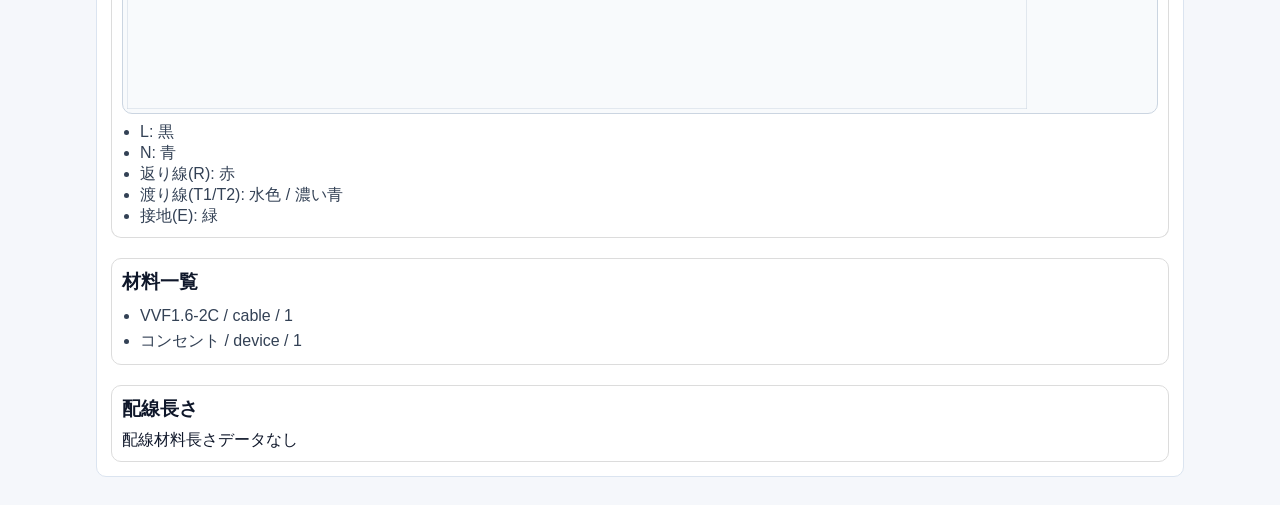
==== commit a3980438: "feat: add dev mode toggle and collapsible dashboard cards Made-with: Cursor" ====
--- a/wiring-diagram.html
+++ b/wiring-diagram.html
@@ -76,10 +76,6 @@
 
       .legacy-control-card {
         display: none;
-      }
-
-      body.dev-mode .legacy-control-card {
-        display: block;
       }
 
       @media (max-width: 768px) {
@@ -286,7 +282,7 @@
         </div>
       </section>
 
-      <section class="card legacy-control-card">
+      <section class="card">
         <h2>問題文から生成</h2>
         <div class="controls">
           <label for="problemTextInput">
@@ -333,20 +329,19 @@
             <article class="result-card">
               <h3>配線長さ</h3>
               <div id="cable-length-summary" class="result-output">未生成</div>
-              <div id="optimized-wire-length-summary" class="result-output">未生成</div>
-            </article>
-
-            <article class="result-card detail-only" data-dev="true" data-collapse="true">
+            </article>
+
+            <article class="result-card detail-only" data-dev="true">
               <h3>接続点一覧</h3>
               <div id="connection-point-route" class="result-output">未生成</div>
             </article>
 
-            <article class="result-card detail-only" data-dev="true" data-collapse="true">
+            <article class="result-card detail-only" data-dev="true">
               <h3>回路一覧</h3>
               <div id="circuit-list-result" class="result-output"></div>
             </article>
 
-            <article class="result-card detail-only" data-dev="true" data-collapse="true">
+            <article class="result-card detail-only" data-dev="true">
               <h3>回路別材料一覧</h3>
               <div id="circuit-material-list-result" class="result-output"></div>
             </article>
@@ -371,7 +366,12 @@
               <div id="junction-box-material-summary" class="result-output">未生成</div>
             </article>
 
-            <article class="result-card dev-only" data-dev="true" data-collapse="true">
+            <article class="result-card detail-only" data-dev="true" data-collapse="true">
+              <h3>配線長さ精度アップ結果</h3>
+              <div id="optimized-wire-length-summary" class="result-output">未生成</div>
+            </article>
+
+            <article class="result-card dev-only" data-dev="true">
               <h3>補助情報</h3>
               <pre id="selection-result" class="result-output"></pre>
               <pre id="group-result" class="result-output"></pre>
@@ -380,7 +380,7 @@
               <pre id="notes-result" class="result-output"></pre>
             </article>
 
-            <article class="result-card dev-only" data-dev="true" data-collapse="true">
+            <article class="result-card dev-only" data-dev="true">
               <h3>開発者確認</h3>
               <div id="sleeve-judge-list-result" class="result-output">未生成</div>
               <div id="parse-debug-result" class="result-output">未生成</div>
